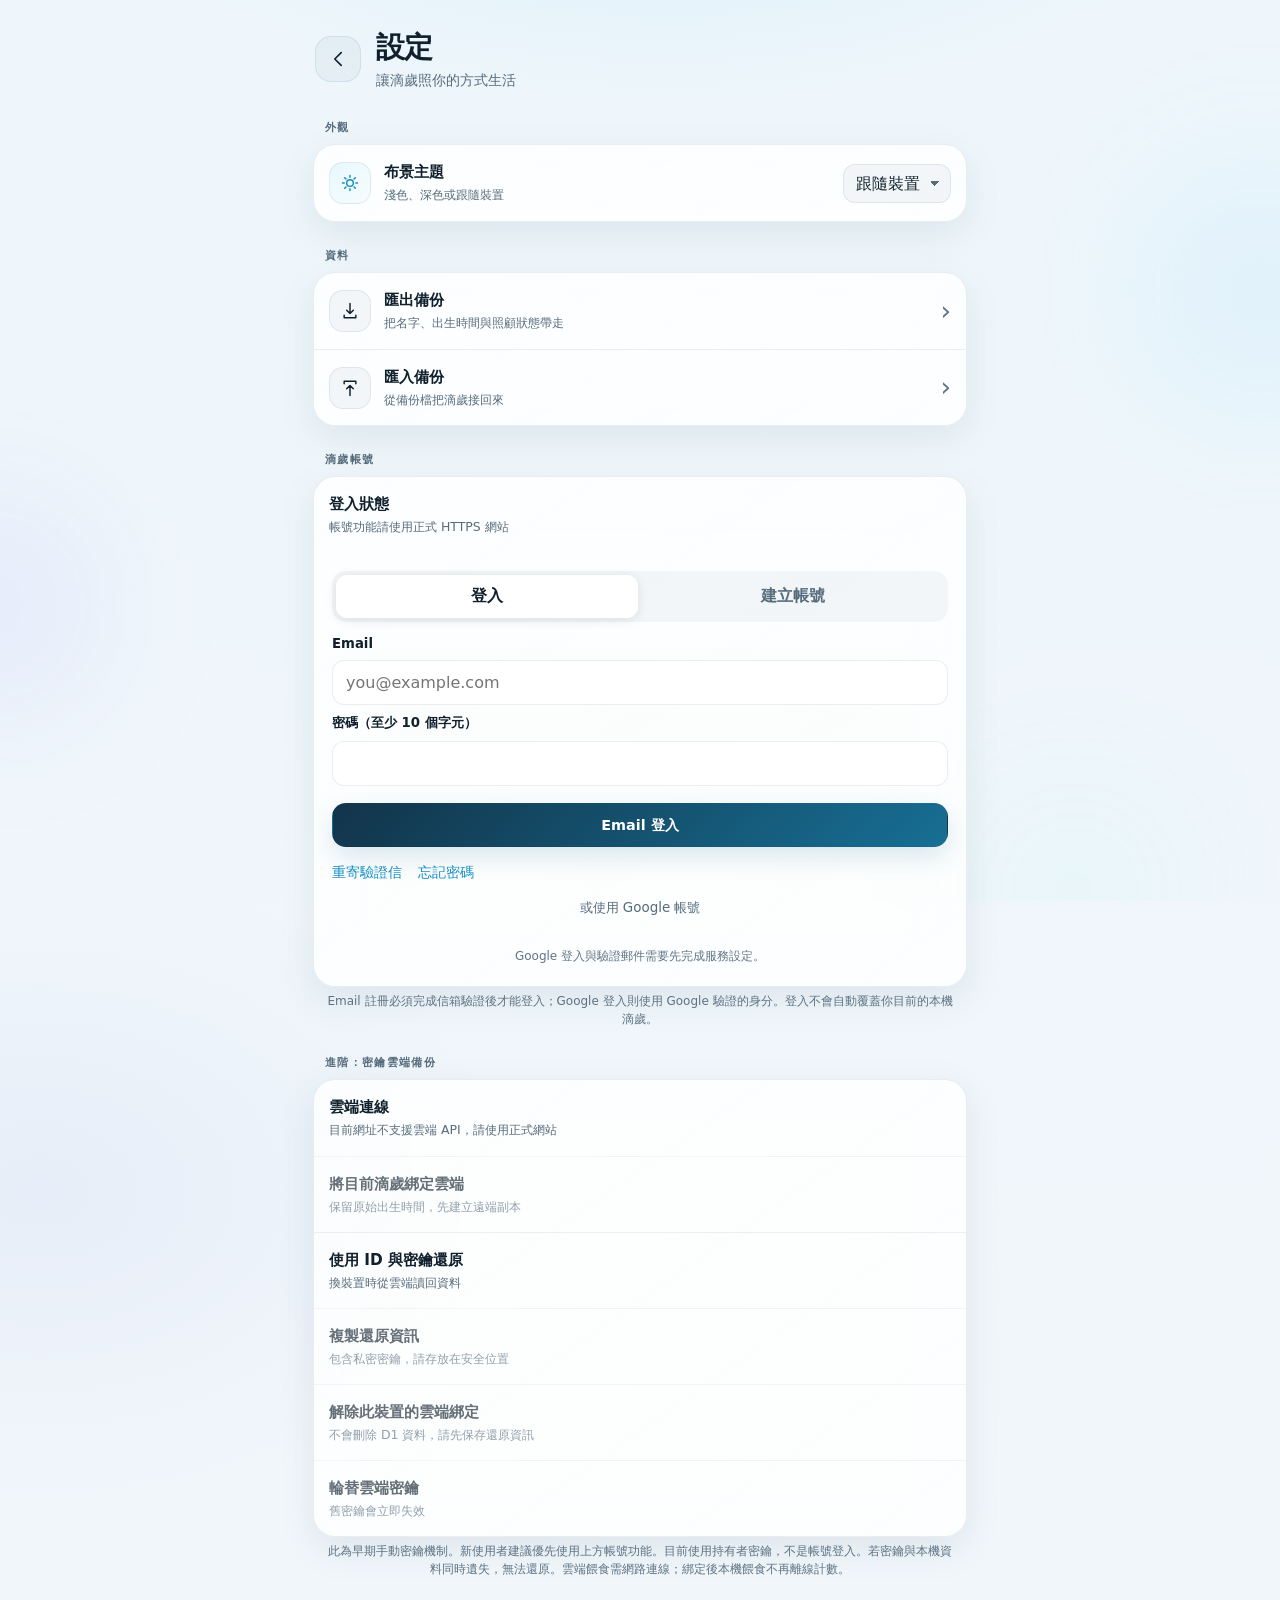
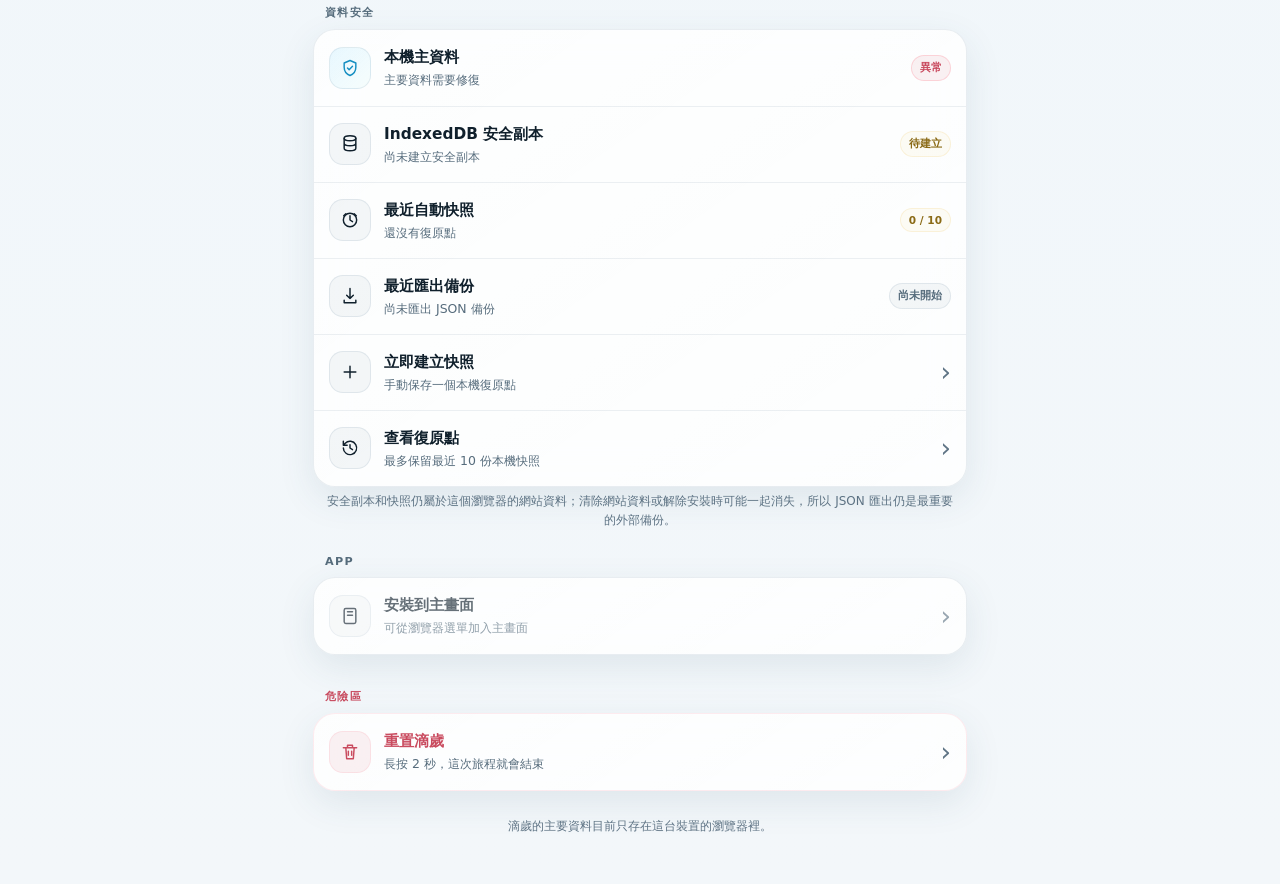
==== settings.html @ 31889e50 "fix: bump modified scripts to prevent stale PWA assets" ====
<!doctype html>
<html lang="zh-Hant">
<head>
  <meta charset="utf-8" />
  <meta name="viewport" content="width=device-width, initial-scale=1, viewport-fit=cover" />
  <meta id="themeColorMeta" name="theme-color" content="#071018" />
  <meta name="description" content="滴歲設定" />
  <meta name="apple-mobile-web-app-capable" content="yes" />
  <meta name="apple-mobile-web-app-status-bar-style" content="black-translucent" />
  <link rel="manifest" href="./manifest.webmanifest" />
  <link rel="icon" href="./icons/icon-192.webp?v=icon-v2" type="image/webp" />
  <link rel="apple-touch-icon" href="./icons/icon-192.webp?v=icon-v2" />
  <script>
    (() => {
      try {
        const preference = localStorage.getItem("dipai-theme") || "system";
        const resolved = preference === "system"
          ? (matchMedia("(prefers-color-scheme: light)").matches ? "light" : "dark")
          : preference;
        document.documentElement.dataset.theme = resolved;
      } catch {}
    })();
  </script>
  <link rel="stylesheet" href="./styles.css?v=storage-v1" />
  <link rel="stylesheet" href="./account.css?v=auth-v1" />
  <meta name="referrer" content="no-referrer" />
  <title>設定｜滴歲</title>
</head>
<body>
  <div class="ambient" aria-hidden="true"><span></span><span></span><span></span></div>

  <main class="app-shell settings-shell">
    <header class="settings-header">
      <a class="back-link" href="./" aria-label="返回滴歲首頁">
        <svg viewBox="0 0 24 24" aria-hidden="true"><path d="M15.5 5 8.5 12l7 7"/></svg>
      </a>
      <div>
        <div class="settings-title">設定</div>
        <div class="settings-subtitle">讓滴歲照你的方式生活</div>
      </div>
    </header>

    <section class="settings-section" aria-labelledby="appearanceTitle">
      <h2 id="appearanceTitle" class="settings-section-title">外觀</h2>
      <div class="settings-list">
        <div class="settings-row">
          <div class="settings-icon settings-icon-accent" aria-hidden="true">
            <svg viewBox="0 0 24 24"><path d="M12 3v2m0 14v2M3 12h2m14 0h2M5.64 5.64l1.42 1.42m9.88 9.88 1.42 1.42m0-12.72-1.42 1.42M7.06 16.94l-1.42 1.42"/><circle cx="12" cy="12" r="4"/></svg>
          </div>
          <div class="settings-copy">
            <strong>布景主題</strong>
            <span>淺色、深色或跟隨裝置</span>
          </div>
          <select id="themeSelect" class="settings-select" aria-label="布景主題">
            <option value="system">跟隨裝置</option>
            <option value="light">淺色</option>
            <option value="dark">深色</option>
          </select>
        </div>
      </div>
    </section>

    <section class="settings-section" aria-labelledby="dataTitle">
      <h2 id="dataTitle" class="settings-section-title">資料</h2>
      <div class="settings-list">
        <button id="exportBtn" type="button" class="settings-row settings-action">
          <span class="settings-icon" aria-hidden="true">
            <svg viewBox="0 0 24 24"><path d="M12 3v12m0 0 4-4m-4 4-4-4M5 17v3h14v-3"/></svg>
          </span>
          <span class="settings-copy">
            <strong>匯出備份</strong>
            <span>把名字、出生時間與照顧狀態帶走</span>
          </span>
          <span class="settings-chevron" aria-hidden="true">›</span>
        </button>

        <button id="importBtn" type="button" class="settings-row settings-action">
          <span class="settings-icon" aria-hidden="true">
            <svg viewBox="0 0 24 24"><path d="M12 21V9m0 0 4 4m-4-4-4 4M5 7V4h14v3"/></svg>
          </span>
          <span class="settings-copy">
            <strong>匯入備份</strong>
            <span>從備份檔把滴歲接回來</span>
          </span>
          <span class="settings-chevron" aria-hidden="true">›</span>
        </button>
        <input id="importFile" type="file" accept="application/json" hidden />
      </div>
    </section>

    <section class="settings-section" aria-labelledby="accountTitle">
      <h2 id="accountTitle" class="settings-section-title">滴歲帳號</h2>
      <div class="settings-list">
        <div class="settings-row">
          <span class="settings-copy">
            <strong>登入狀態</strong>
            <span id="accountStatus" role="status" aria-live="polite">正在確認帳號…</span>
          </span>
        </div>
        <div id="accountGuest" class="account-panel" hidden>
          <div class="account-switch" role="group" aria-label="選擇登入或註冊">
            <button type="button" id="accountLoginMode" class="account-tab is-active">登入</button>
            <button type="button" id="accountRegisterMode" class="account-tab">建立帳號</button>
          </div>
          <form id="accountForm" class="account-form">
            <label for="accountEmail">Email</label>
            <input id="accountEmail" type="email" autocomplete="email" inputmode="email" maxlength="254" required placeholder="you@example.com" />
            <label for="accountPassword">密碼（至少 10 個字元）</label>
            <input id="accountPassword" type="password" autocomplete="current-password" minlength="10" maxlength="128" required />
            <button id="accountSubmit" class="btn primary" type="submit">Email 登入</button>
          </form>
          <div class="account-inline-actions">
            <button type="button" id="accountResendBtn" class="account-text-button">重寄驗證信</button>
            <button type="button" id="accountForgotBtn" class="account-text-button">忘記密碼</button>
          </div>
          <p class="account-separator">或使用 Google 帳號</p>
          <div id="accountGoogleLogin" class="account-google"></div>
          <p id="accountProviderHint" class="settings-footnote">Google 登入與驗證郵件需要先完成服務設定。</p>
        </div>
        <div id="accountSignedIn" class="account-panel" hidden>
          <p id="accountUserInfo" class="account-user-info"></p>
          <div id="accountGoogleLinkWrap" hidden>
            <p class="settings-footnote">你可以把 Google 登入方式綁到同一帳號。</p>
            <div id="accountGoogleLink" class="account-google"></div>
          </div>
          <p id="accountPetInfo" class="settings-footnote">正在取得帳號的滴歲…</p>
          <button type="button" id="accountLoadPet" class="btn primary" hidden>從帳號取回滴歲</button>
          <button type="button" id="accountCreatePet" class="btn" hidden>建立新的帳號滴歲</button>
          <button type="button" id="accountClaimPet" class="btn" hidden>將密鑰寵物歸屬到帳號</button>
          <button type="button" id="accountLogout" class="btn">登出帳號</button>
        </div>
      </div>
      <p class="settings-footnote">Email 註冊必須完成信箱驗證後才能登入；Google 登入則使用 Google 驗證的身分。登入不會自動覆蓋你目前的本機滴歲。</p>
    </section>

    <section class="settings-section" aria-labelledby="cloudTitle">
      <h2 id="cloudTitle" class="settings-section-title">進階：密鑰雲端備份</h2>
      <div class="settings-list">
        <div class="settings-row">
          <span class="settings-copy">
            <strong>雲端連線</strong>
            <span id="cloudStatus" role="status">尚未綁定；既有寵物不會自動上傳</span>
          </span>
        </div>
        <button id="cloudBindBtn" type="button" class="settings-row settings-action"><span class="settings-copy"><strong>將目前滴歲綁定雲端</strong><span>保留原始出生時間，先建立遠端副本</span></span></button>
        <button id="cloudRestoreBtn" type="button" class="settings-row settings-action"><span class="settings-copy"><strong>使用 ID 與密鑰還原</strong><span>換裝置時從雲端讀回資料</span></span></button>
        <button id="cloudCopyBtn" type="button" class="settings-row settings-action"><span class="settings-copy"><strong>複製還原資訊</strong><span>包含私密密鑰，請存放在安全位置</span></span></button>
        <button id="cloudDisconnectBtn" type="button" class="settings-row settings-action"><span class="settings-copy"><strong>解除此裝置的雲端綁定</strong><span>不會刪除 D1 資料，請先保存還原資訊</span></span></button>
        <button id="cloudRotateBtn" type="button" class="settings-row settings-action"><span class="settings-copy"><strong>輪替雲端密鑰</strong><span>舊密鑰會立即失效</span></span></button>
      </div>
      <p class="settings-footnote">此為早期手動密鑰機制。新使用者建議優先使用上方帳號功能。目前使用持有者密鑰，不是帳號登入。若密鑰與本機資料同時遺失，無法還原。雲端餵食需網路連線；綁定後本機餵食不再離線計數。</p>
    </section>

    <section id="data-safety" class="settings-section" aria-labelledby="safetyTitle">
      <h2 id="safetyTitle" class="settings-section-title">資料安全</h2>
      <div class="settings-list safety-list">
        <div class="settings-row">
          <span class="settings-icon settings-icon-accent" aria-hidden="true">
            <svg viewBox="0 0 24 24"><path d="M12 3 5 6v5c0 4.6 2.8 8.2 7 10 4.2-1.8 7-5.4 7-10V6l-7-3Z"/><path d="m9 12 2 2 4-4"/></svg>
          </span>
          <span class="settings-copy">
            <strong>本機主資料</strong>
            <span id="primaryStorageStatus">檢查中…</span>
          </span>
          <span id="primaryStorageBadge" class="safety-badge">—</span>
        </div>
        <div class="settings-row">
          <span class="settings-icon" aria-hidden="true">
            <svg viewBox="0 0 24 24"><ellipse cx="12" cy="5" rx="7" ry="3"/><path d="M5 5v6c0 1.7 3.1 3 7 3s7-1.3 7-3V5M5 11v6c0 1.7 3.1 3 7 3s7-1.3 7-3v-6"/></svg>
          </span>
          <span class="settings-copy">
            <strong>IndexedDB 安全副本</strong>
            <span id="mirrorStorageStatus">建立本機冗餘副本</span>
          </span>
          <span id="mirrorStorageBadge" class="safety-badge">—</span>
        </div>
        <div class="settings-row">
          <span class="settings-icon" aria-hidden="true">
            <svg viewBox="0 0 24 24"><path d="M12 7v5l3 2"/><circle cx="12" cy="12" r="8"/><path d="M7 4.5 4.5 7M17 4.5 19.5 7"/></svg>
          </span>
          <span class="settings-copy">
            <strong>最近自動快照</strong>
            <span id="snapshotStatus">檢查中…</span>
          </span>
          <span id="snapshotCountBadge" class="safety-badge">—</span>
        </div>
        <div class="settings-row">
          <span class="settings-icon" aria-hidden="true">
            <svg viewBox="0 0 24 24"><path d="M12 3v12m0 0 4-4m-4 4-4-4M5 17v3h14v-3"/></svg>
          </span>
          <span class="settings-copy">
            <strong>最近匯出備份</strong>
            <span id="lastExportStatus">尚未匯出</span>
          </span>
          <span id="backupHealthBadge" class="safety-badge">—</span>
        </div>
        <button id="createSnapshotBtn" type="button" class="settings-row settings-action">
          <span class="settings-icon" aria-hidden="true">
            <svg viewBox="0 0 24 24"><path d="M12 5v14M5 12h14"/></svg>
          </span>
          <span class="settings-copy">
            <strong>立即建立快照</strong>
            <span>手動保存一個本機復原點</span>
          </span>
          <span class="settings-chevron" aria-hidden="true">›</span>
        </button>
        <button id="viewSnapshotsBtn" type="button" class="settings-row settings-action">
          <span class="settings-icon" aria-hidden="true">
            <svg viewBox="0 0 24 24"><path d="M4 12a8 8 0 1 0 2.3-5.7L4 8.6M4 4v4.6h4.6"/><path d="M12 8v4l3 2"/></svg>
          </span>
          <span class="settings-copy">
            <strong>查看復原點</strong>
            <span>最多保留最近 10 份本機快照</span>
          </span>
          <span class="settings-chevron" aria-hidden="true">›</span>
        </button>
      </div>
      <p class="settings-footnote">安全副本和快照仍屬於這個瀏覽器的網站資料；清除網站資料或解除安裝時可能一起消失，所以 JSON 匯出仍是最重要的外部備份。</p>
    </section>

    <section class="settings-section" aria-labelledby="appTitle">
      <h2 id="appTitle" class="settings-section-title">App</h2>
      <div class="settings-list">
        <button id="installBtn" type="button" class="settings-row settings-action" disabled>
          <span class="settings-icon" aria-hidden="true">
            <svg viewBox="0 0 24 24"><rect x="5" y="3" width="14" height="18" rx="2"/><path d="M9 7h6M9 11h6"/></svg>
          </span>
          <span class="settings-copy">
            <strong>安裝到主畫面</strong>
            <span id="installStatus">檢查安裝狀態中…</span>
          </span>
          <span class="settings-chevron" aria-hidden="true">›</span>
        </button>
      </div>
    </section>

    <section id="debugSection" class="settings-section" aria-labelledby="debugTitle" hidden>
      <h2 id="debugTitle" class="settings-section-title">測試工具</h2>
      <div class="settings-list">
        <div class="settings-row">
          <div class="settings-icon settings-icon-accent" aria-hidden="true">
            <svg viewBox="0 0 24 24"><path d="M9 3h6M10 3v5l-5 9a2.5 2.5 0 0 0 2.2 3.7h9.6A2.5 2.5 0 0 0 19 17l-5-9V3M8 14h8"/></svg>
          </div>
          <div class="settings-copy">
            <strong>模擬照顧時間</strong>
            <span id="debugCareStatus">尚未套用模擬</span>
          </div>
          <select id="debugCareSelect" class="settings-select" aria-label="模擬距離上次餵食多久">
            <option value="0">0h · 剛餵完</option>
            <option value="12">12h · 可餵食</option>
            <option value="24">24h · 有點餓</option>
            <option value="48">48h · 飢餓</option>
            <option value="72">72h · 虛弱</option>
            <option value="96">96h · 生病</option>
            <option value="144">144h · 危急</option>
            <option value="192">192h · 超過死亡門檻</option>
          </select>
        </div>

        <button id="applyCareDebugBtn" type="button" class="settings-row settings-action">
          <span class="settings-icon" aria-hidden="true">
            <svg viewBox="0 0 24 24"><path d="M5 12h14M12 5v14"/></svg>
          </span>
          <span class="settings-copy">
            <strong>套用模擬</strong>
            <span>只覆蓋照顧狀態判斷，不改真正的出生與餵食資料</span>
          </span>
          <span class="settings-chevron" aria-hidden="true">›</span>
        </button>

        <button id="clearCareDebugBtn" type="button" class="settings-row settings-action">
          <span class="settings-icon" aria-hidden="true">
            <svg viewBox="0 0 24 24"><path d="M4 12a8 8 0 1 0 2.3-5.7L4 8.6M4 4v4.6h4.6"/></svg>
          </span>
          <span class="settings-copy">
            <strong>恢復真實狀態</strong>
            <span>清除測試覆蓋，回到真正的 lastFedAt</span>
          </span>
          <span class="settings-chevron" aria-hidden="true">›</span>
        </button>

        <a id="debugHomeLink" class="settings-row settings-action" href="./?debug=1">
          <span class="settings-icon" aria-hidden="true">
            <svg viewBox="0 0 24 24"><path d="M3 11.5 12 4l9 7.5M5.5 10v10h13V10M9.5 20v-6h5v6"/></svg>
          </span>
          <span class="settings-copy">
            <strong>回首頁查看</strong>
            <span>保持測試模式，直接檢查角色、餵食與分享卡</span>
          </span>
          <span class="settings-chevron" aria-hidden="true">›</span>
        </a>
      </div>
      <p class="settings-footnote">測試模式只會在網址帶 <code>?debug=1</code> 或 localhost 時出現；模擬值本身不會寫進備份。</p>
    </section>

    <section class="settings-section danger-settings" aria-labelledby="dangerTitle">
      <h2 id="dangerTitle" class="settings-section-title">危險區</h2>
      <div class="settings-list danger-list">
        <button id="resetBtn" type="button" class="settings-row settings-action danger-row" aria-label="長按兩秒重置滴歲">
          <span class="settings-icon danger-icon" aria-hidden="true">
            <svg viewBox="0 0 24 24"><path d="M4 7h16M9 7V4h6v3m-8 0 1 13h8l1-13M10 11v5m4-5v5"/></svg>
          </span>
          <span class="settings-copy">
            <strong>重置滴歲</strong>
            <span>長按 2 秒，這次旅程就會結束</span>
          </span>
          <span class="settings-chevron" aria-hidden="true">›</span>
          <span id="holdProgress" class="row-progress" aria-hidden="true"><span></span></span>
        </button>
      </div>
    </section>

    <p class="settings-footnote">滴歲的主要資料目前只存在這台裝置的瀏覽器裡。</p>
  </main>

  <dialog id="snapshotDialog" class="recovery-dialog" aria-labelledby="snapshotDialogTitle">
    <div class="recovery-dialog-card">
      <header class="recovery-dialog-head">
        <div>
          <span class="dialog-kicker">本機復原</span>
          <h2 id="snapshotDialogTitle">復原點</h2>
        </div>
        <button id="snapshotDialogClose" class="recovery-dialog-close" type="button" aria-label="關閉復原點">×</button>
      </header>
      <div id="snapshotList" class="snapshot-list"></div>
      <p class="settings-footnote">還原前會再自動保留目前狀態，因此就算選錯也還有退路。</p>
    </div>
  </dialog>

  <dialog id="accountResetDialog" aria-labelledby="accountResetTitle">
    <form method="dialog" id="accountResetForm" class="dialog-card">
      <span class="dialog-kicker">帳號安全</span>
      <h2 id="accountResetTitle">重設滴歲密碼</h2>
      <label for="accountNewPassword">新密碼（至少 10 個字元）</label>
      <input id="accountNewPassword" type="password" autocomplete="new-password" minlength="10" maxlength="128" required />
      <div class="dialog-actions">
        <button id="accountResetCancel" class="btn" type="button">取消</button>
        <button id="accountResetSubmit" class="btn primary" type="submit">儲存新密碼</button>
      </div>
    </form>
  </dialog>

  <script src="./common.js?v=award-v1"></script>
  <script src="./storage.js?v=storage-v1"></script>
  <script src="./cloud.js?v=auth-v1"></script>
  <script src="./account.js?v=auth-v1"></script>
  <script src="./settings.js?v=auth-v1"></script>
  <script src="./account-ui.js?v=auth-v1"></script>
</body>
</html>
---- styles.css ----
:root{
  font-family:Inter,ui-sans-serif,system-ui,-apple-system,BlinkMacSystemFont,"Segoe UI","Noto Sans TC",sans-serif;
  --bg:#071018;--bg-top:#0a151f;--text:#f5fbff;--muted:#8ea3b5;--faint:#6f8799;
  --surface:rgba(13,27,39,.74);--surface-solid:#0e1b27;--stroke:rgba(190,233,255,.09);--stroke-strong:rgba(190,233,255,.18);
  --soft:rgba(255,255,255,.038);--soft-strong:rgba(255,255,255,.066);
  --accent:#6bdcff;--accent-2:#8bf1d7;--accent-3:#9ba8ff;
  --success:#86eab0;--success-bg:rgba(74,207,139,.09);
  --danger:#ff8f9d;--danger-bg:rgba(255,89,112,.09);--danger-line:#ff7084;
  --dialog:#0e1a25;--input:#09131c;--shadow:0 28px 80px rgba(0,0,0,.28);--shadow-soft:0 14px 42px rgba(0,0,0,.16);
  --separator:rgba(190,233,255,.075);color-scheme:dark
}
:root[data-theme="light"]{
  --bg:#f3f7fa;--bg-top:#eef6fb;--text:#10202c;--muted:#566c7c;--faint:#5f7485;
  --surface:rgba(255,255,255,.82);--surface-solid:#fff;--stroke:rgba(27,70,96,.09);--stroke-strong:rgba(27,70,96,.17);
  --soft:rgba(23,67,92,.038);--soft-strong:rgba(23,67,92,.065);
  --accent:#168fc2;--accent-2:#15896f;--accent-3:#6472df;
  --success:#258958;--success-bg:rgba(43,170,105,.08);
  --danger:#c94b5f;--danger-bg:rgba(201,75,95,.08);--danger-line:#d75b6e;
  --dialog:#fff;--input:#f4f8fa;--shadow:0 28px 72px rgba(52,87,109,.14);--shadow-soft:0 12px 36px rgba(52,87,109,.10);
  --separator:rgba(27,70,96,.08);color-scheme:light
}
*{box-sizing:border-box}
html{min-height:100%;background:var(--bg);scroll-behavior:smooth}
body{
  margin:0;min-height:100vh;color:var(--text);
  background:
    radial-gradient(1200px 680px at 50% -10%,rgba(82,190,255,.16),transparent 58%),
    radial-gradient(760px 520px at 8% 35%,rgba(103,119,255,.09),transparent 66%),
    linear-gradient(180deg,var(--bg-top),var(--bg));
  overflow-x:hidden;transition:background-color .25s ease,color .25s ease
}
:root[data-theme="light"] body{
  background:
    radial-gradient(1100px 620px at 52% -10%,rgba(74,184,230,.14),transparent 60%),
    radial-gradient(700px 480px at 3% 48%,rgba(112,125,226,.07),transparent 68%),
    linear-gradient(180deg,var(--bg-top),var(--bg))
}
button,input,select{font:inherit}
button,a,select{-webkit-tap-highlight-color:transparent}
button:focus-visible,a:focus-visible,select:focus-visible,input:focus-visible{outline:2px solid var(--accent);outline-offset:3px}

.ambient{position:fixed;inset:0;z-index:0;pointer-events:none;overflow:hidden}
.ambient span{position:absolute;border-radius:999px;filter:blur(82px);opacity:.15;animation:drift 18s ease-in-out infinite alternate}
.ambient span:nth-child(1){width:260px;height:260px;background:#46c9ff;right:-110px;top:18%}
.ambient span:nth-child(2){width:220px;height:220px;background:#7769ff;left:-120px;top:55%;animation-delay:-8s}
.ambient span:nth-child(3){width:180px;height:180px;background:#66f0c7;right:9%;bottom:-80px;animation-delay:-13s}
:root[data-theme="light"] .ambient span{opacity:.09}
@keyframes drift{to{transform:translate3d(24px,-18px,0) scale(1.06)}}

.app-shell{position:relative;z-index:1;width:min(940px,100%);margin:0 auto;padding:max(24px,env(safe-area-inset-top)) 18px max(34px,env(safe-area-inset-bottom))}
.topbar{display:flex;align-items:center;justify-content:space-between;gap:16px;margin-bottom:28px;padding:0 4px}
.brand-wrap{display:flex;align-items:center;gap:12px}
.brand-drop{width:22px;height:27px;display:block;background:linear-gradient(145deg,var(--accent),#4a9fff);border-radius:70% 40% 65% 45%;transform:rotate(42deg);box-shadow:0 8px 24px rgba(88,205,255,.22)}
.brand{font-size:1.08rem;font-weight:820;letter-spacing:.02em}
.brand-note{margin-top:2px;color:var(--muted);font-size:.74rem;letter-spacing:.02em}
.icon-link,.back-link{display:grid;place-items:center;color:var(--text);text-decoration:none;border:1px solid var(--stroke);background:var(--soft);backdrop-filter:blur(18px);-webkit-backdrop-filter:blur(18px);transition:transform .18s ease,border-color .18s ease,background .18s ease}
.icon-link{width:46px;height:46px;border-radius:16px}
.icon-link:hover,.back-link:hover{transform:translateY(-2px);background:var(--soft-strong);border-color:var(--stroke-strong)}
.icon-link:active,.back-link:active{transform:scale(.97)}
.icon-link svg{width:21px;height:21px;fill:none;stroke:currentColor;stroke-width:1.55;stroke-linecap:round;stroke-linejoin:round}

.surface{position:relative;border:1px solid var(--stroke);background:linear-gradient(145deg,rgba(255,255,255,.045),rgba(255,255,255,.012)),var(--surface);box-shadow:var(--shadow);backdrop-filter:blur(24px);-webkit-backdrop-filter:blur(24px)}
:root[data-theme="light"] .surface{background:linear-gradient(145deg,rgba(255,255,255,.55),rgba(255,255,255,.16)),var(--surface)}

.hero{overflow:hidden;border-radius:36px;padding:30px 32px 28px}
.hero::before{content:"";position:absolute;inset:0;background:linear-gradient(140deg,rgba(104,220,255,.08),transparent 34%,transparent 74%,rgba(134,240,212,.055));pointer-events:none}
.hero-head{position:relative;z-index:3;display:flex;align-items:flex-start;justify-content:space-between;gap:24px}
.hero h1{margin:0 0 10px;font-size:clamp(2rem,5vw,3.2rem);line-height:1.04;letter-spacing:-.055em;font-weight:820}
.status-pill{display:inline-flex;align-items:center;gap:8px;padding:7px 11px;border:1px solid var(--stroke);border-radius:999px;background:var(--soft);color:var(--muted);font-size:.78rem;font-weight:680}
.status-pill.running{border-color:rgba(134,234,176,.14);background:var(--success-bg);color:var(--success)}
.status-pill.running::before,.status-pill.stopped::before{content:"";width:7px;height:7px;border-radius:50%;background:currentColor}
.status-pill.running::before{box-shadow:0 0 0 0 rgba(134,234,176,.45);animation:pulse 2.2s ease-out infinite}
@keyframes pulse{60%,100%{box-shadow:0 0 0 8px transparent}}
.rank-orb{min-width:168px;padding:12px 14px;border:1px solid var(--stroke);border-radius:18px;background:var(--soft);text-align:right}
.rank-orb span{display:block;margin-bottom:4px;color:var(--muted);font-size:.72rem}
.rank-orb strong{font-size:.92rem;font-weight:730}

.time-stage{position:relative;display:grid;place-items:center;min-height:380px;margin:2px 0 10px;isolation:isolate}
.elapsed-wrap{position:relative;z-index:3;text-align:center}
.days-row{display:flex;align-items:baseline;justify-content:center;gap:12px;line-height:.86}
.days{font-size:clamp(7rem,21vw,13rem);font-weight:780;letter-spacing:-.085em;font-variant-numeric:tabular-nums;background:linear-gradient(180deg,#fff 8%,#d9f4ff 48%,#86dfff 100%);-webkit-background-clip:text;background-clip:text;color:transparent;text-shadow:0 24px 60px rgba(73,194,255,.12)}
:root[data-theme="light"] .days{background:linear-gradient(180deg,#102533 5%,#173b50 56%,#168fc2 100%);-webkit-background-clip:text;background-clip:text;color:transparent;text-shadow:none}
.unit{color:var(--muted);font-size:clamp(1rem,2.4vw,1.35rem);font-weight:650;letter-spacing:.08em}
.clock-row{margin-top:22px;color:var(--text);font-size:clamp(1.85rem,5.5vw,3.15rem);font-weight:560;letter-spacing:.1em;font-variant-numeric:tabular-nums}
.sep{padding:0 .05em;color:var(--faint)}
.ripple{position:absolute;left:50%;top:50%;border:1px solid rgba(102,216,255,.13);border-radius:50%;transform:translate(-50%,-50%);z-index:0}
:root[data-theme="light"] .ripple{border-color:rgba(35,146,190,.12)}
.ripple-one{width:360px;height:360px}.ripple-two{width:470px;height:470px;opacity:.62}.ripple-three{width:590px;height:590px;opacity:.34}
.drop-glyph{position:absolute;left:50%;top:50%;width:230px;height:265px;z-index:1;border-radius:62% 42% 66% 44%;transform:translate(-50%,-52%) rotate(43deg);background:linear-gradient(145deg,rgba(76,199,255,.12),rgba(75,119,255,.045));filter:drop-shadow(0 30px 60px rgba(54,180,255,.08));border:1px solid rgba(128,226,255,.06)}
:root[data-theme="light"] .drop-glyph{background:linear-gradient(145deg,rgba(54,166,211,.09),rgba(94,108,214,.035));border-color:rgba(45,135,173,.055)}

.hero-bottom{position:relative;z-index:3;display:flex;align-items:end;justify-content:space-between;gap:18px;padding-top:22px;border-top:1px solid var(--stroke)}
.meta{min-width:0}.meta .label{display:block;margin-bottom:6px;color:var(--muted);font-size:.72rem;letter-spacing:.03em}.meta strong{display:block;font-size:.92rem;font-weight:650;overflow-wrap:anywhere}
.actions{display:flex;gap:10px}
.btn{min-height:44px;border:1px solid var(--stroke-strong);border-radius:14px;padding:0 16px;color:var(--text);background:var(--soft);font:inherit;font-size:.9rem;font-weight:680;cursor:pointer;transition:transform .16s ease,background .16s ease,border-color .16s ease,box-shadow .16s ease}
.btn:hover{transform:translateY(-1px);background:var(--soft-strong);border-color:rgba(180,232,255,.26)}
.btn:active{transform:scale(.98)}
.btn.primary{background:linear-gradient(135deg,#d9f7ff,#9fe9ff);color:#06141e;border-color:transparent;box-shadow:0 10px 28px rgba(89,209,255,.2)}
:root[data-theme="light"] .btn.primary{background:linear-gradient(135deg,#12344a,#176f94);color:white;box-shadow:0 10px 26px rgba(33,111,145,.16)}
.btn[hidden]{display:none}

.milestones-card{margin-top:18px;border-radius:32px;padding:28px}
.milestone-head{display:flex;align-items:flex-end;justify-content:space-between;gap:18px}
.section-kicker{display:block;margin-bottom:7px;color:var(--accent);font-size:.68rem;font-weight:760;letter-spacing:.14em;text-transform:uppercase}
.milestone-head h2{margin:0;font-size:clamp(1.4rem,3vw,1.9rem);letter-spacing:-.035em}
.milestone-summary{margin:7px 0 0;color:var(--muted);font-size:.85rem;line-height:1.45}
.milestone-count{padding:8px 11px;border:1px solid var(--stroke);border-radius:999px;background:var(--soft);color:var(--muted);font-size:.78rem;font-weight:720;font-variant-numeric:tabular-nums}
.milestone-progress{height:7px;margin:20px 0 18px;border-radius:999px;background:var(--soft-strong);overflow:hidden}
.milestone-progress>span{display:block;width:0;height:100%;border-radius:inherit;background:linear-gradient(90deg,#5acfff,#76ebd0,#9ba8ff);box-shadow:0 0 22px rgba(95,218,255,.28);position:relative;transition:width .45s cubic-bezier(.22,.8,.22,1)}
.milestone-progress>span::after{content:"";position:absolute;inset:0;background:linear-gradient(90deg,transparent,rgba(255,255,255,.58),transparent);transform:translateX(-100%);animation:shimmer 3.6s ease-in-out infinite}
@keyframes shimmer{55%,100%{transform:translateX(120%)}}
.milestones{display:grid;grid-template-columns:repeat(2,minmax(0,1fr));gap:10px}
.milestone{display:flex;align-items:center;justify-content:space-between;gap:14px;min-height:76px;padding:12px 13px;border:1px solid var(--stroke);border-radius:18px;background:var(--soft);transition:transform .18s ease,border-color .18s ease,background .18s ease}
.milestone:hover{transform:translateY(-2px);border-color:var(--stroke-strong);background:var(--soft-strong)}
.milestone.done{background:linear-gradient(135deg,rgba(72,205,255,.065),rgba(108,235,200,.035));border-color:rgba(112,225,242,.12)}
.milestone .left{display:flex;align-items:center;gap:12px;min-width:0}
.badge{width:46px;height:46px;display:grid;place-items:center;flex:0 0 auto;border-radius:15px;background:var(--soft);filter:saturate(.36);opacity:.46;transition:opacity .22s ease,filter .22s ease,transform .22s ease,box-shadow .22s ease}
.badge svg{display:block;width:46px;height:46px}
.milestone.done .badge{opacity:1;filter:none;box-shadow:0 10px 28px rgba(61,184,255,.1)}
.milestone.just-unlocked .badge{animation:unlockPop .68s cubic-bezier(.22,1.45,.36,1)}
@keyframes unlockPop{0%{transform:scale(.78) rotate(-7deg)}55%{transform:scale(1.12) rotate(3deg)}100%{transform:scale(1) rotate(0)}}
.milestone-copy{min-width:0}.milestone-copy strong{display:block;font-size:.9rem;font-weight:700}.milestone-copy small,.milestone-status{color:var(--muted);font-size:.73rem}.milestone-copy small{display:block;margin-top:3px}.milestone-status{flex:0 0 auto;text-align:right}.milestone.done .milestone-status{color:var(--accent-2);font-weight:700}

footer{display:flex;align-items:center;justify-content:center;gap:9px;padding:24px 8px 4px;color:var(--faint);font-size:.75rem}
.footer-dot{font-size:.45rem;color:var(--accent);opacity:.8}

dialog{width:min(92vw,430px);border:0;padding:0;background:transparent;color:var(--text)}
dialog::backdrop{background:rgba(1,8,13,.68);backdrop-filter:blur(8px);-webkit-backdrop-filter:blur(8px)}
.dialog-card{background:linear-gradient(145deg,rgba(255,255,255,.05),transparent),var(--dialog);border:1px solid var(--stroke-strong);border-radius:26px;padding:24px;box-shadow:0 30px 90px rgba(0,0,0,.42)}
.dialog-kicker{margin-bottom:8px;color:var(--accent);font-size:.7rem;font-weight:760;letter-spacing:.1em}
.dialog-card h2{margin:0 0 18px;font-size:1.35rem;letter-spacing:-.025em}
.dialog-card label{display:grid;gap:8px;color:var(--muted);font-size:.8rem}
.dialog-card input{width:100%;border:1px solid var(--stroke);background:var(--input);color:var(--text);border-radius:14px;padding:13px 14px}
.dialog-card input:focus{border-color:var(--accent)}
.dialog-actions{display:flex;justify-content:flex-end;gap:10px;margin-top:18px}

.settings-shell{width:min(690px,100%);padding-bottom:max(48px,env(safe-area-inset-bottom))}
.settings-header{display:flex;align-items:center;gap:15px;padding:4px 2px 30px}
.back-link{width:46px;height:46px;border-radius:16px;flex:0 0 auto}
.back-link svg{width:22px;height:22px;fill:none;stroke:currentColor;stroke-width:1.8;stroke-linecap:round;stroke-linejoin:round}
.settings-title{font-size:1.8rem;font-weight:820;letter-spacing:-.045em}
.settings-subtitle{margin-top:4px;color:var(--muted);font-size:.86rem}
.settings-section{margin-bottom:26px}
.settings-section-title{margin:0 0 9px 12px;color:var(--muted);font-size:.7rem;font-weight:780;letter-spacing:.12em;text-transform:uppercase}
.settings-list{overflow:hidden;background:linear-gradient(145deg,rgba(255,255,255,.04),rgba(255,255,255,.01)),var(--surface);border:1px solid var(--stroke);border-radius:22px;box-shadow:var(--shadow-soft);backdrop-filter:blur(22px);-webkit-backdrop-filter:blur(22px)}
.settings-row{position:relative;display:flex;align-items:center;gap:13px;min-height:76px;width:100%;padding:13px 15px;background:transparent;color:var(--text);border:0;text-align:left}
.settings-row+.settings-row{border-top:1px solid var(--separator)}
.settings-action{cursor:pointer;transition:background .15s ease,transform .15s ease}
.settings-action:hover:not(:disabled){background:var(--soft)}
.settings-action:active:not(:disabled){background:var(--soft-strong)}
.settings-action:disabled{cursor:default;opacity:.64}
.settings-icon{width:42px;height:42px;display:grid;place-items:center;flex:0 0 auto;border:1px solid var(--stroke);border-radius:14px;background:var(--soft);color:var(--text)}
.settings-icon-accent{background:linear-gradient(135deg,rgba(91,207,255,.13),rgba(139,241,215,.06));color:var(--accent)}
.settings-icon svg{width:20px;height:20px;fill:none;stroke:currentColor;stroke-width:1.75;stroke-linecap:round;stroke-linejoin:round}
.settings-copy{display:flex;flex:1;min-width:0;flex-direction:column;gap:3px}.settings-copy strong{font-size:.96rem;font-weight:700}.settings-copy span{color:var(--muted);font-size:.78rem;line-height:1.4}
.settings-chevron{flex:0 0 auto;color:var(--faint);font-size:1.65rem;line-height:1;font-weight:300}
.settings-select{appearance:none;max-width:132px;padding:9px 30px 9px 12px;border:1px solid var(--stroke);border-radius:12px;background-color:var(--soft);background-image:linear-gradient(45deg,transparent 50%,var(--muted) 50%),linear-gradient(135deg,var(--muted) 50%,transparent 50%);background-position:calc(100% - 15px) 50%,calc(100% - 10px) 50%;background-size:5px 5px,5px 5px;background-repeat:no-repeat;color:var(--text);outline:none;cursor:pointer}
.settings-select:focus{border-color:var(--accent)}
.danger-settings{margin-top:34px}.danger-settings .settings-section-title{color:var(--danger)}.danger-list{border-color:rgba(255,112,132,.13)}.danger-row{color:var(--danger)}.danger-icon{background:var(--danger-bg);color:var(--danger);border-color:rgba(255,112,132,.12)}.danger-row .settings-copy span{color:var(--muted)}.danger-row.holding{background:var(--danger-bg)}
.row-progress{position:absolute;left:0;right:0;bottom:0;height:3px;background:transparent;overflow:hidden}.row-progress>span{display:block;height:100%;width:0;background:linear-gradient(90deg,var(--danger-line),#ffb0ba);box-shadow:0 0 15px rgba(255,112,132,.3);transition:width .04s linear}
.settings-footnote{margin:5px 14px 0;color:var(--faint);font-size:.75rem;line-height:1.55;text-align:center}

@media(max-width:700px){
  .app-shell{padding-left:12px;padding-right:12px}
  .topbar{margin-bottom:18px}.brand-note{display:none}
  .hero{padding:22px 18px 18px;border-radius:28px}.hero-head{gap:12px}.hero h1{font-size:2rem}
  .rank-orb{min-width:0;padding:10px 11px;border-radius:15px}.rank-orb span{font-size:.66rem}.rank-orb strong{font-size:.82rem}
  .time-stage{min-height:330px;margin:0}.days{font-size:clamp(6.6rem,34vw,10rem)}.clock-row{font-size:clamp(1.75rem,9vw,2.55rem);margin-top:18px}
  .ripple-one{width:270px;height:270px}.ripple-two{width:350px;height:350px}.ripple-three{width:430px;height:430px}.drop-glyph{width:175px;height:200px}
  .hero-bottom{align-items:center;padding-top:16px}
  .milestones-card{padding:20px 16px;border-radius:26px}.milestones{grid-template-columns:1fr}.milestone{min-height:70px}.milestone-head{align-items:flex-start}.milestone-head p{max-width:250px}
  .settings-header{padding:2px 2px 24px}.settings-title{font-size:1.55rem}.settings-row{min-height:72px;padding:12px}.settings-icon{width:39px;height:39px}.settings-select{max-width:118px;font-size:.86rem}
}
@media(max-width:390px){
  .rank-orb{display:none}.days{font-size:7rem}.hero-bottom{flex-direction:column;align-items:stretch}.actions .btn{width:100%}.milestone-status{max-width:86px}
}
@media(prefers-reduced-motion:reduce){
  html{scroll-behavior:auto}
  *,*::before,*::after{animation-duration:.001ms!important;animation-iteration-count:1!important;transition-duration:.001ms!important}
}


/* Storage safety */
.backup-reminder[hidden]{display:none!important}
.backup-reminder{display:grid;grid-template-columns:46px minmax(0,1fr) auto 34px;align-items:center;gap:13px;margin:16px 0;padding:14px 16px;border-radius:22px}
.backup-reminder-icon{width:44px;height:44px;display:grid;place-items:center;border:1px solid var(--stroke);border-radius:15px;background:var(--soft);color:var(--accent)}
.backup-reminder-icon svg{width:22px;height:22px;fill:none;stroke:currentColor;stroke-width:1.7;stroke-linecap:round;stroke-linejoin:round}
.backup-reminder-copy{min-width:0;display:grid;gap:3px}.backup-reminder-copy strong{font-size:.84rem}.backup-reminder-copy small{color:var(--muted);font-size:.72rem;line-height:1.4}
.backup-reminder-action{padding:9px 12px;border:1px solid var(--stroke-strong);border-radius:12px;background:var(--soft);color:var(--text);font-size:.72rem;font-weight:760;text-decoration:none;white-space:nowrap}
.backup-reminder-dismiss{width:32px;height:32px;border:0;border-radius:10px;background:transparent;color:var(--muted);font-size:1.25rem;cursor:pointer}.backup-reminder-dismiss:hover{background:var(--soft);color:var(--text)}
.safety-badge{flex:0 0 auto;padding:5px 8px;border:1px solid var(--stroke);border-radius:999px;background:var(--soft);color:var(--muted);font-size:.66rem;font-weight:760}
.safety-badge.good{border-color:rgba(134,234,176,.2);background:var(--success-bg);color:var(--success)}
.safety-badge.warn{border-color:rgba(242,210,122,.24);background:rgba(242,210,122,.08);color:#e0bd5f}
.safety-badge.bad{border-color:rgba(255,112,132,.24);background:var(--danger-bg);color:var(--danger)}
:root[data-theme="light"] .safety-badge.warn{color:#8a6a16}
.recovery-dialog{width:min(560px,calc(100vw - 28px));padding:0;border:0;background:transparent;color:var(--text)}
.recovery-dialog::backdrop{background:rgba(2,8,12,.66);backdrop-filter:blur(8px)}
.recovery-dialog-card{border:1px solid var(--stroke-strong);border-radius:28px;background:var(--surface-solid);box-shadow:0 30px 100px rgba(0,0,0,.5);padding:20px}
.recovery-dialog-head{display:flex;align-items:flex-start;justify-content:space-between;gap:16px;margin-bottom:14px}.recovery-dialog-head h2{margin:5px 0 0;font-size:1.45rem}
.recovery-dialog-close{width:36px;height:36px;border:0;border-radius:12px;background:var(--soft);color:var(--muted);font-size:1.35rem;cursor:pointer}.recovery-dialog-close:hover{background:var(--soft-strong);color:var(--text)}
.snapshot-list{display:grid;gap:9px;max-height:min(58vh,520px);overflow:auto}
.snapshot-empty{padding:26px 14px;text-align:center;color:var(--muted);font-size:.8rem}
.snapshot-item{display:grid;grid-template-columns:minmax(0,1fr) auto;align-items:center;gap:12px;padding:12px 13px;border:1px solid var(--stroke);border-radius:17px;background:var(--soft)}
.snapshot-copy{min-width:0;display:grid;gap:3px}.snapshot-copy strong{font-size:.82rem}.snapshot-copy span{color:var(--muted);font-size:.7rem}.snapshot-copy small{color:var(--faint);font-size:.65rem}
.snapshot-restore{padding:8px 10px;border:1px solid var(--stroke-strong);border-radius:11px;background:var(--soft);color:var(--text);font-size:.7rem;font-weight:760;cursor:pointer}
.snapshot-restore:hover{background:var(--soft-strong)}
@media(max-width:560px){.backup-reminder{grid-template-columns:42px minmax(0,1fr) 30px}.backup-reminder-action{grid-column:2/3;width:max-content}.backup-reminder-dismiss{grid-column:3;grid-row:1}.safety-list .settings-row{gap:10px}.safety-badge{font-size:.61rem;padding:4px 7px}}
---- account.css ----
/* Account controls share the existing surface palette without changing the base settings layout. */
.account-panel { display: grid; gap: 14px; padding: 18px; min-width: 0; }
.account-panel[hidden], .account-panel [hidden] { display: none !important; }
.account-switch { display: grid; grid-template-columns: 1fr 1fr; gap: 5px; padding: 4px; border-radius: 14px; background: var(--soft); }
.account-tab { appearance: none; border: 0; background: transparent; border-radius: 11px; color: var(--muted); font: inherit; font-weight: 700; padding: 11px 8px; cursor: pointer; }
.account-tab.is-active { background: var(--surface-solid); color: var(--text); box-shadow: 0 2px 12px rgba(0,0,0,.1); }
.account-form { display: grid; gap: 9px; }
.account-form label, #accountResetForm label { font-size: .83rem; font-weight: 700; color: var(--text); }
.account-form input, #accountNewPassword { box-sizing: border-box; min-width: 0; width: 100%; color: var(--text); background: var(--surface-solid); border: 1px solid var(--stroke); border-radius: 12px; padding: 12px 13px; font: inherit; }
.account-form input:focus-visible, #accountNewPassword:focus-visible { outline: 2px solid var(--accent); outline-offset: 2px; }
.account-form .btn { margin-top: 8px; width: 100%; }
.account-inline-actions { display: flex; gap: 16px; flex-wrap: wrap; }
.account-text-button { appearance: none; border: 0; background: none; color: var(--accent); padding: 3px 0; font: inherit; font-size: .85rem; cursor: pointer; }
.account-text-button:disabled { opacity: .45; cursor: not-allowed; }
.account-separator { margin: 0; text-align: center; color: var(--muted); font-size: .84rem; }
.account-google { display: flex; align-items: center; justify-content: center; min-height: 40px; overflow: hidden; }
.account-google:empty { min-height: 0; }
.account-user-info { margin: 0; overflow-wrap: anywhere; font-weight: 700; }
.account-panel .settings-footnote { margin: 2px 0; }
.account-panel > .btn { width: 100%; }
@media (max-width: 380px) { .account-panel { padding: 12px; } .account-inline-actions { gap: 12px; } }
@media (prefers-reduced-motion: reduce) { .account-tab { transition: none; } }
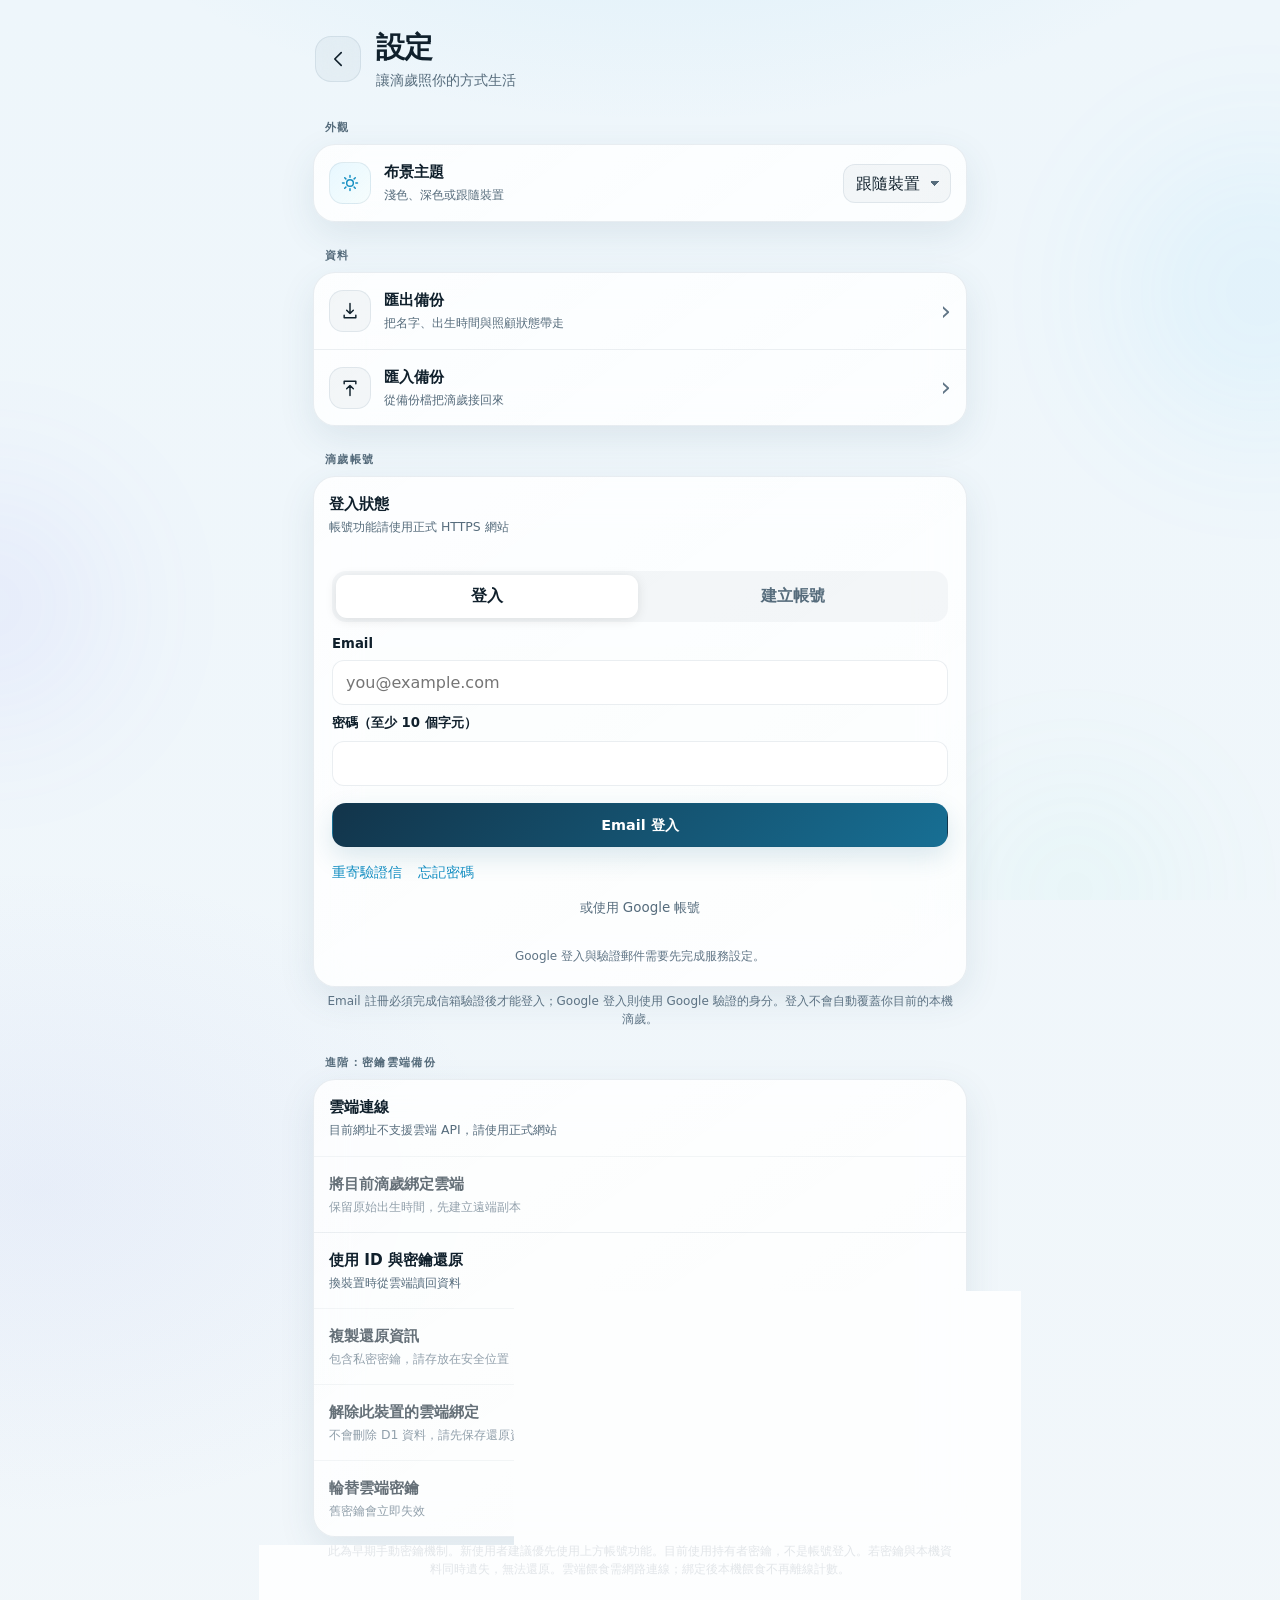
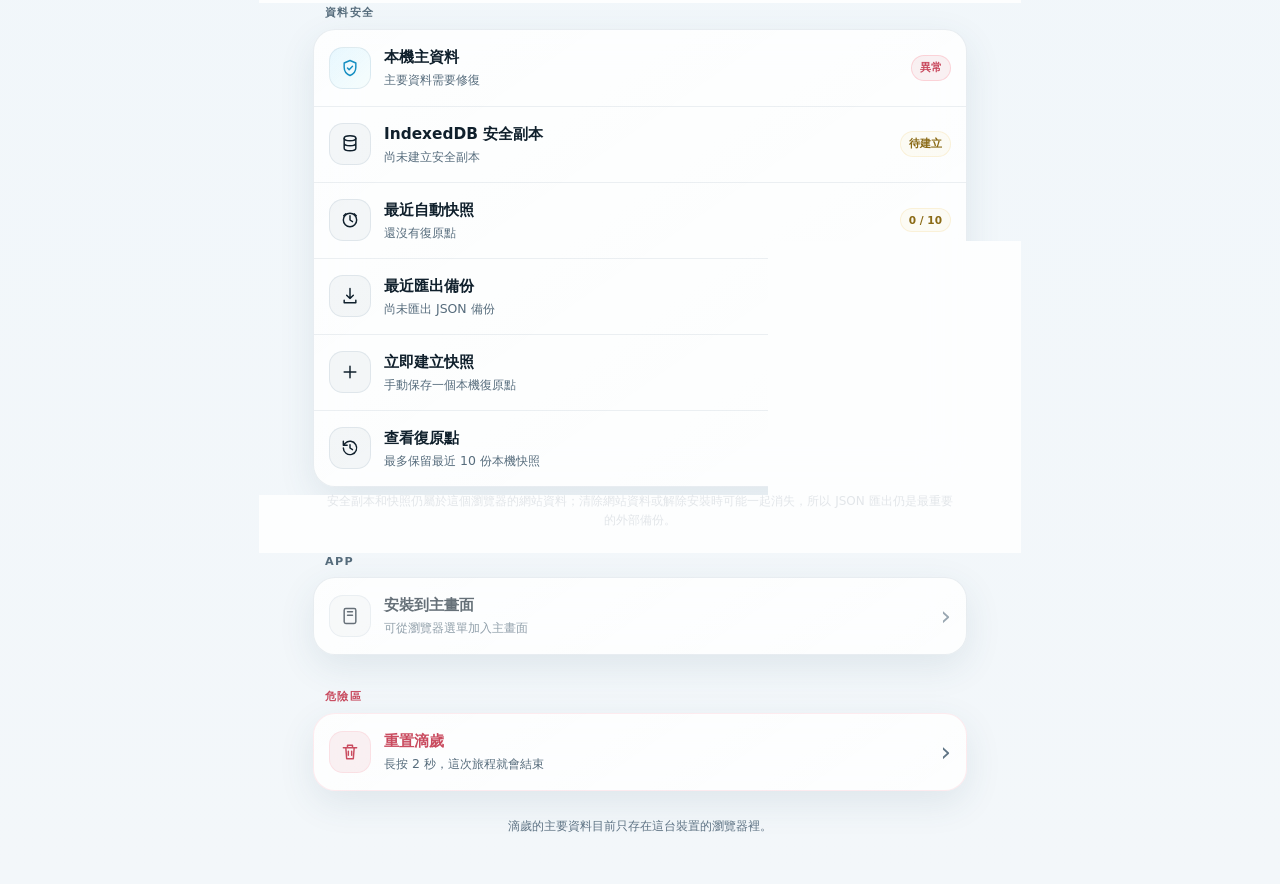
==== commit a039f2e4: "chore: refresh account settings and service worker cache for auth hotfix" ====
--- a/settings.html
+++ b/settings.html
@@ -345,6 +345,6 @@
   <script src="./cloud.js?v=auth-v1"></script>
   <script src="./account.js?v=auth-v1"></script>
   <script src="./settings.js?v=auth-v1"></script>
-  <script src="./account-ui.js?v=auth-v1"></script>
+  <script src="./account-ui.js?v=auth-v3"></script>
 </body>
 </html>
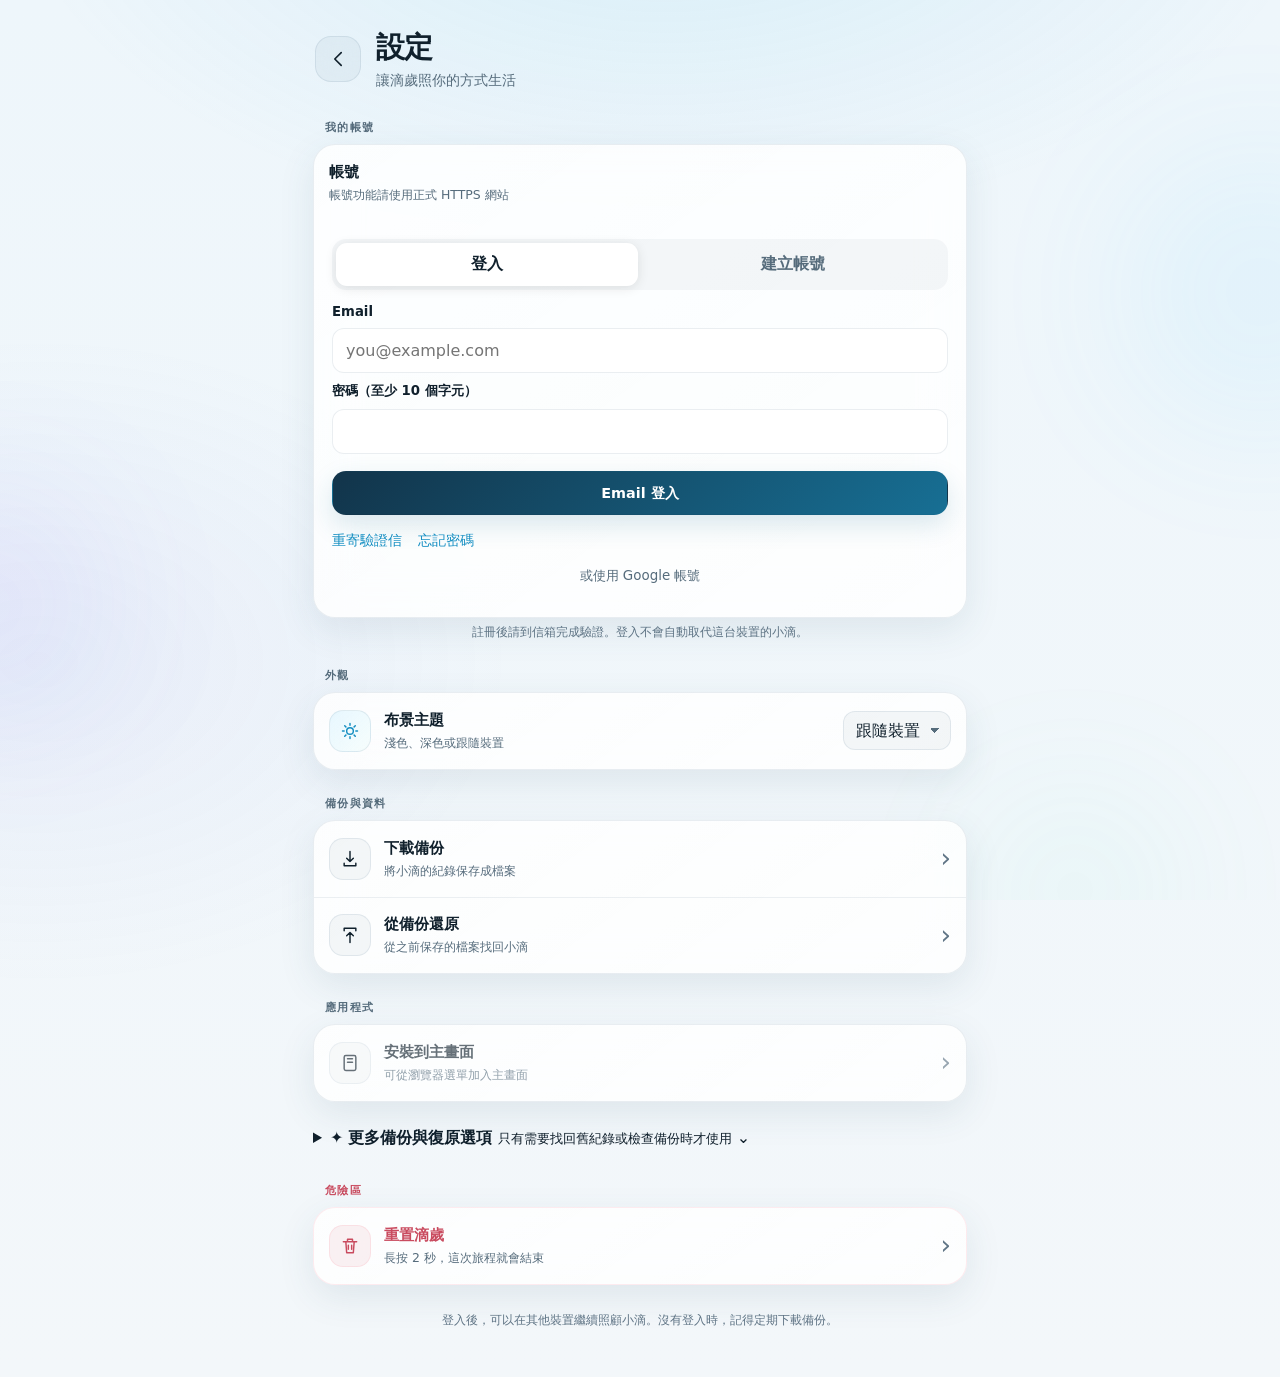
==== commit 99a08372: "ux: simplify settings language, prioritize account and tuck away advanced backup controls" ====
--- a/settings.html
+++ b/settings.html
@@ -21,7 +21,7 @@
       } catch {}
     })();
   </script>
-  <link rel="stylesheet" href="./styles.css?v=storage-v1" />
+  <link rel="stylesheet" href="./styles.css?v=settings-v2" />
   <link rel="stylesheet" href="./account.css?v=auth-v1" />
   <meta name="referrer" content="no-referrer" />
   <title>設定｜滴歲</title>
@@ -40,60 +40,12 @@
       </div>
     </header>
 
-    <section class="settings-section" aria-labelledby="appearanceTitle">
-      <h2 id="appearanceTitle" class="settings-section-title">外觀</h2>
-      <div class="settings-list">
-        <div class="settings-row">
-          <div class="settings-icon settings-icon-accent" aria-hidden="true">
-            <svg viewBox="0 0 24 24"><path d="M12 3v2m0 14v2M3 12h2m14 0h2M5.64 5.64l1.42 1.42m9.88 9.88 1.42 1.42m0-12.72-1.42 1.42M7.06 16.94l-1.42 1.42"/><circle cx="12" cy="12" r="4"/></svg>
-          </div>
-          <div class="settings-copy">
-            <strong>布景主題</strong>
-            <span>淺色、深色或跟隨裝置</span>
-          </div>
-          <select id="themeSelect" class="settings-select" aria-label="布景主題">
-            <option value="system">跟隨裝置</option>
-            <option value="light">淺色</option>
-            <option value="dark">深色</option>
-          </select>
-        </div>
-      </div>
-    </section>
-
-    <section class="settings-section" aria-labelledby="dataTitle">
-      <h2 id="dataTitle" class="settings-section-title">資料</h2>
-      <div class="settings-list">
-        <button id="exportBtn" type="button" class="settings-row settings-action">
-          <span class="settings-icon" aria-hidden="true">
-            <svg viewBox="0 0 24 24"><path d="M12 3v12m0 0 4-4m-4 4-4-4M5 17v3h14v-3"/></svg>
-          </span>
-          <span class="settings-copy">
-            <strong>匯出備份</strong>
-            <span>把名字、出生時間與照顧狀態帶走</span>
-          </span>
-          <span class="settings-chevron" aria-hidden="true">›</span>
-        </button>
-
-        <button id="importBtn" type="button" class="settings-row settings-action">
-          <span class="settings-icon" aria-hidden="true">
-            <svg viewBox="0 0 24 24"><path d="M12 21V9m0 0 4 4m-4-4-4 4M5 7V4h14v3"/></svg>
-          </span>
-          <span class="settings-copy">
-            <strong>匯入備份</strong>
-            <span>從備份檔把滴歲接回來</span>
-          </span>
-          <span class="settings-chevron" aria-hidden="true">›</span>
-        </button>
-        <input id="importFile" type="file" accept="application/json" hidden />
-      </div>
-    </section>
-
     <section class="settings-section" aria-labelledby="accountTitle">
-      <h2 id="accountTitle" class="settings-section-title">滴歲帳號</h2>
-      <div class="settings-list">
-        <div class="settings-row">
-          <span class="settings-copy">
-            <strong>登入狀態</strong>
+      <h2 id="accountTitle" class="settings-section-title">我的帳號</h2>
+      <div class="settings-list">
+        <div class="settings-row">
+          <span class="settings-copy">
+            <strong>帳號</strong>
             <span id="accountStatus" role="status" aria-live="polite">正在確認帳號…</span>
           </span>
         </div>
@@ -115,7 +67,7 @@
           </div>
           <p class="account-separator">或使用 Google 帳號</p>
           <div id="accountGoogleLogin" class="account-google"></div>
-          <p id="accountProviderHint" class="settings-footnote">Google 登入與驗證郵件需要先完成服務設定。</p>
+          <p id="accountProviderHint" class="settings-footnote" role="status" hidden></p>
         </div>
         <div id="accountSignedIn" class="account-panel" hidden>
           <p id="accountUserInfo" class="account-user-info"></p>
@@ -124,42 +76,98 @@
             <div id="accountGoogleLink" class="account-google"></div>
           </div>
           <p id="accountPetInfo" class="settings-footnote">正在取得帳號的滴歲…</p>
-          <button type="button" id="accountLoadPet" class="btn primary" hidden>從帳號取回滴歲</button>
-          <button type="button" id="accountCreatePet" class="btn" hidden>建立新的帳號滴歲</button>
-          <button type="button" id="accountClaimPet" class="btn" hidden>將密鑰寵物歸屬到帳號</button>
+          <button type="button" id="accountLoadPet" class="btn primary" hidden>在這台裝置繼續照顧</button>
+          <button type="button" id="accountCreatePet" class="btn" hidden>養一隻新的小滴</button>
+          <button type="button" id="accountClaimPet" class="btn" hidden>把以前的小滴帶過來</button>
           <button type="button" id="accountLogout" class="btn">登出帳號</button>
         </div>
       </div>
-      <p class="settings-footnote">Email 註冊必須完成信箱驗證後才能登入；Google 登入則使用 Google 驗證的身分。登入不會自動覆蓋你目前的本機滴歲。</p>
-    </section>
-
-    <section class="settings-section" aria-labelledby="cloudTitle">
-      <h2 id="cloudTitle" class="settings-section-title">進階：密鑰雲端備份</h2>
-      <div class="settings-list">
-        <div class="settings-row">
-          <span class="settings-copy">
-            <strong>雲端連線</strong>
-            <span id="cloudStatus" role="status">尚未綁定；既有寵物不會自動上傳</span>
-          </span>
-        </div>
-        <button id="cloudBindBtn" type="button" class="settings-row settings-action"><span class="settings-copy"><strong>將目前滴歲綁定雲端</strong><span>保留原始出生時間，先建立遠端副本</span></span></button>
-        <button id="cloudRestoreBtn" type="button" class="settings-row settings-action"><span class="settings-copy"><strong>使用 ID 與密鑰還原</strong><span>換裝置時從雲端讀回資料</span></span></button>
-        <button id="cloudCopyBtn" type="button" class="settings-row settings-action"><span class="settings-copy"><strong>複製還原資訊</strong><span>包含私密密鑰，請存放在安全位置</span></span></button>
-        <button id="cloudDisconnectBtn" type="button" class="settings-row settings-action"><span class="settings-copy"><strong>解除此裝置的雲端綁定</strong><span>不會刪除 D1 資料，請先保存還原資訊</span></span></button>
-        <button id="cloudRotateBtn" type="button" class="settings-row settings-action"><span class="settings-copy"><strong>輪替雲端密鑰</strong><span>舊密鑰會立即失效</span></span></button>
-      </div>
-      <p class="settings-footnote">此為早期手動密鑰機制。新使用者建議優先使用上方帳號功能。目前使用持有者密鑰，不是帳號登入。若密鑰與本機資料同時遺失，無法還原。雲端餵食需網路連線；綁定後本機餵食不再離線計數。</p>
-    </section>
-
+      <p class="settings-footnote">註冊後請到信箱完成驗證。登入不會自動取代這台裝置的小滴。</p>
+    </section>
+
+    <section class="settings-section" aria-labelledby="appearanceTitle">
+      <h2 id="appearanceTitle" class="settings-section-title">外觀</h2>
+      <div class="settings-list">
+        <div class="settings-row">
+          <div class="settings-icon settings-icon-accent" aria-hidden="true">
+            <svg viewBox="0 0 24 24"><path d="M12 3v2m0 14v2M3 12h2m14 0h2M5.64 5.64l1.42 1.42m9.88 9.88 1.42 1.42m0-12.72-1.42 1.42M7.06 16.94l-1.42 1.42"/><circle cx="12" cy="12" r="4"/></svg>
+          </div>
+          <div class="settings-copy">
+            <strong>布景主題</strong>
+            <span>淺色、深色或跟隨裝置</span>
+          </div>
+          <select id="themeSelect" class="settings-select" aria-label="布景主題">
+            <option value="system">跟隨裝置</option>
+            <option value="light">淺色</option>
+            <option value="dark">深色</option>
+          </select>
+        </div>
+      </div>
+    </section>
+
+    <section class="settings-section" aria-labelledby="dataTitle">
+      <h2 id="dataTitle" class="settings-section-title">備份與資料</h2>
+      <div class="settings-list">
+        <button id="exportBtn" type="button" class="settings-row settings-action">
+          <span class="settings-icon" aria-hidden="true">
+            <svg viewBox="0 0 24 24"><path d="M12 3v12m0 0 4-4m-4 4-4-4M5 17v3h14v-3"/></svg>
+          </span>
+          <span class="settings-copy">
+            <strong>下載備份</strong>
+            <span>將小滴的紀錄保存成檔案</span>
+          </span>
+          <span class="settings-chevron" aria-hidden="true">›</span>
+        </button>
+
+        <button id="importBtn" type="button" class="settings-row settings-action">
+          <span class="settings-icon" aria-hidden="true">
+            <svg viewBox="0 0 24 24"><path d="M12 21V9m0 0 4 4m-4-4-4 4M5 7V4h14v3"/></svg>
+          </span>
+          <span class="settings-copy">
+            <strong>從備份還原</strong>
+            <span>從之前保存的檔案找回小滴</span>
+          </span>
+          <span class="settings-chevron" aria-hidden="true">›</span>
+        </button>
+        <input id="importFile" type="file" accept="application/json" hidden />
+      </div>
+    </section>
+
+    <section class="settings-section" aria-labelledby="appTitle">
+      <h2 id="appTitle" class="settings-section-title">應用程式</h2>
+      <div class="settings-list">
+        <button id="installBtn" type="button" class="settings-row settings-action" disabled>
+          <span class="settings-icon" aria-hidden="true">
+            <svg viewBox="0 0 24 24"><rect x="5" y="3" width="14" height="18" rx="2"/><path d="M9 7h6M9 11h6"/></svg>
+          </span>
+          <span class="settings-copy">
+            <strong>安裝到主畫面</strong>
+            <span id="installStatus">檢查安裝狀態中…</span>
+          </span>
+          <span class="settings-chevron" aria-hidden="true">›</span>
+        </button>
+      </div>
+    </section>
+
+    <details id="advancedSettings" class="settings-advanced">
+      <summary class="settings-advanced-toggle">
+        <span class="settings-advanced-icon" aria-hidden="true">✦</span>
+        <span class="settings-advanced-copy">
+          <strong>更多備份與復原選項</strong>
+          <small>只有需要找回舊紀錄或檢查備份時才使用</small>
+        </span>
+        <span class="settings-advanced-chevron" aria-hidden="true">⌄</span>
+      </summary>
+      <div class="settings-advanced-content">
     <section id="data-safety" class="settings-section" aria-labelledby="safetyTitle">
-      <h2 id="safetyTitle" class="settings-section-title">資料安全</h2>
+      <h2 id="safetyTitle" class="settings-section-title">備份狀態與復原</h2>
       <div class="settings-list safety-list">
         <div class="settings-row">
           <span class="settings-icon settings-icon-accent" aria-hidden="true">
             <svg viewBox="0 0 24 24"><path d="M12 3 5 6v5c0 4.6 2.8 8.2 7 10 4.2-1.8 7-5.4 7-10V6l-7-3Z"/><path d="m9 12 2 2 4-4"/></svg>
           </span>
           <span class="settings-copy">
-            <strong>本機主資料</strong>
+            <strong>裝置上的紀錄</strong>
             <span id="primaryStorageStatus">檢查中…</span>
           </span>
           <span id="primaryStorageBadge" class="safety-badge">—</span>
@@ -169,8 +177,8 @@
             <svg viewBox="0 0 24 24"><ellipse cx="12" cy="5" rx="7" ry="3"/><path d="M5 5v6c0 1.7 3.1 3 7 3s7-1.3 7-3V5M5 11v6c0 1.7 3.1 3 7 3s7-1.3 7-3v-6"/></svg>
           </span>
           <span class="settings-copy">
-            <strong>IndexedDB 安全副本</strong>
-            <span id="mirrorStorageStatus">建立本機冗餘副本</span>
+            <strong>備用紀錄</strong>
+            <span id="mirrorStorageStatus">自動保留另一份紀錄</span>
           </span>
           <span id="mirrorStorageBadge" class="safety-badge">—</span>
         </div>
@@ -179,7 +187,7 @@
             <svg viewBox="0 0 24 24"><path d="M12 7v5l3 2"/><circle cx="12" cy="12" r="8"/><path d="M7 4.5 4.5 7M17 4.5 19.5 7"/></svg>
           </span>
           <span class="settings-copy">
-            <strong>最近自動快照</strong>
+            <strong>最近的復原點</strong>
             <span id="snapshotStatus">檢查中…</span>
           </span>
           <span id="snapshotCountBadge" class="safety-badge">—</span>
@@ -189,7 +197,7 @@
             <svg viewBox="0 0 24 24"><path d="M12 3v12m0 0 4-4m-4 4-4-4M5 17v3h14v-3"/></svg>
           </span>
           <span class="settings-copy">
-            <strong>最近匯出備份</strong>
+            <strong>上次下載備份</strong>
             <span id="lastExportStatus">尚未匯出</span>
           </span>
           <span id="backupHealthBadge" class="safety-badge">—</span>
@@ -199,8 +207,8 @@
             <svg viewBox="0 0 24 24"><path d="M12 5v14M5 12h14"/></svg>
           </span>
           <span class="settings-copy">
-            <strong>立即建立快照</strong>
-            <span>手動保存一個本機復原點</span>
+            <strong>建立復原點</strong>
+            <span>保存目前狀態，方便之後還原</span>
           </span>
           <span class="settings-chevron" aria-hidden="true">›</span>
         </button>
@@ -209,30 +217,35 @@
             <svg viewBox="0 0 24 24"><path d="M4 12a8 8 0 1 0 2.3-5.7L4 8.6M4 4v4.6h4.6"/><path d="M12 8v4l3 2"/></svg>
           </span>
           <span class="settings-copy">
-            <strong>查看復原點</strong>
-            <span>最多保留最近 10 份本機快照</span>
-          </span>
-          <span class="settings-chevron" aria-hidden="true">›</span>
-        </button>
-      </div>
-      <p class="settings-footnote">安全副本和快照仍屬於這個瀏覽器的網站資料；清除網站資料或解除安裝時可能一起消失，所以 JSON 匯出仍是最重要的外部備份。</p>
-    </section>
-
-    <section class="settings-section" aria-labelledby="appTitle">
-      <h2 id="appTitle" class="settings-section-title">App</h2>
-      <div class="settings-list">
-        <button id="installBtn" type="button" class="settings-row settings-action" disabled>
-          <span class="settings-icon" aria-hidden="true">
-            <svg viewBox="0 0 24 24"><rect x="5" y="3" width="14" height="18" rx="2"/><path d="M9 7h6M9 11h6"/></svg>
-          </span>
-          <span class="settings-copy">
-            <strong>安裝到主畫面</strong>
-            <span id="installStatus">檢查安裝狀態中…</span>
-          </span>
-          <span class="settings-chevron" aria-hidden="true">›</span>
-        </button>
-      </div>
-    </section>
+            <strong>找回之前的紀錄</strong>
+            <span>查看最近保留的 10 份紀錄</span>
+          </span>
+          <span class="settings-chevron" aria-hidden="true">›</span>
+        </button>
+      </div>
+      <p class="settings-footnote">這些復原點只存放在這台裝置。若要在重裝手機後保留紀錄，請另外下載備份檔。</p>
+    </section>
+
+    <section class="settings-section" aria-labelledby="cloudTitle">
+      <h2 id="cloudTitle" class="settings-section-title">舊版雲端備份</h2>
+      <div class="settings-list">
+        <div class="settings-row">
+          <span class="settings-copy">
+            <strong>備份狀態</strong>
+            <span id="cloudStatus" role="status">尚未綁定；既有寵物不會自動上傳</span>
+          </span>
+        </div>
+        <button id="cloudBindBtn" type="button" class="settings-row settings-action"><span class="settings-copy"><strong>備份這台裝置的小滴</strong><span>保留牠目前的陪伴紀錄</span></span></button>
+        <button id="cloudRestoreBtn" type="button" class="settings-row settings-action"><span class="settings-copy"><strong>使用還原碼找回小滴</strong><span>適用於先前使用舊版備份的紀錄</span></span></button>
+        <button id="cloudCopyBtn" type="button" class="settings-row settings-action"><span class="settings-copy"><strong>複製舊版還原資訊</strong><span>請保存到只有自己看得到的地方</span></span></button>
+        <button id="cloudDisconnectBtn" type="button" class="settings-row settings-action"><span class="settings-copy"><strong>停止在這台裝置使用舊版備份</strong><span>不會刪除之前保存的紀錄</span></span></button>
+        <button id="cloudRotateBtn" type="button" class="settings-row settings-action"><span class="settings-copy"><strong>更新舊版還原碼</strong><span>更新後原本的還原碼就不能使用</span></span></button>
+      </div>
+      <p class="settings-footnote">這是早期版本的備份方式。已經有帳號的小滴不需要使用；如果以前保存過還原碼，可以在這裡找回。請小心保管還原資訊。</p>
+    </section>
+
+      </div>
+    </details>
 
     <section id="debugSection" class="settings-section" aria-labelledby="debugTitle" hidden>
       <h2 id="debugTitle" class="settings-section-title">測試工具</h2>
@@ -274,7 +287,7 @@
           </span>
           <span class="settings-copy">
             <strong>恢復真實狀態</strong>
-            <span>清除測試覆蓋，回到真正的 lastFedAt</span>
+            <span>關閉模擬並恢復真實餵食時間</span>
           </span>
           <span class="settings-chevron" aria-hidden="true">›</span>
         </button>
@@ -310,7 +323,7 @@
       </div>
     </section>
 
-    <p class="settings-footnote">滴歲的主要資料目前只存在這台裝置的瀏覽器裡。</p>
+    <p id="settingsFooterNote" class="settings-footnote">登入後，可以在其他裝置繼續照顧小滴。沒有登入時，記得定期下載備份。</p>
   </main>
 
   <dialog id="snapshotDialog" class="recovery-dialog" aria-labelledby="snapshotDialogTitle">
@@ -318,12 +331,12 @@
       <header class="recovery-dialog-head">
         <div>
           <span class="dialog-kicker">本機復原</span>
-          <h2 id="snapshotDialogTitle">復原點</h2>
+          <h2 id="snapshotDialogTitle">找回之前的小滴</h2>
         </div>
         <button id="snapshotDialogClose" class="recovery-dialog-close" type="button" aria-label="關閉復原點">×</button>
       </header>
       <div id="snapshotList" class="snapshot-list"></div>
-      <p class="settings-footnote">還原前會再自動保留目前狀態，因此就算選錯也還有退路。</p>
+      <p class="settings-footnote">還原前會先保存目前的紀錄，方便需要時找回。</p>
     </div>
   </dialog>
 
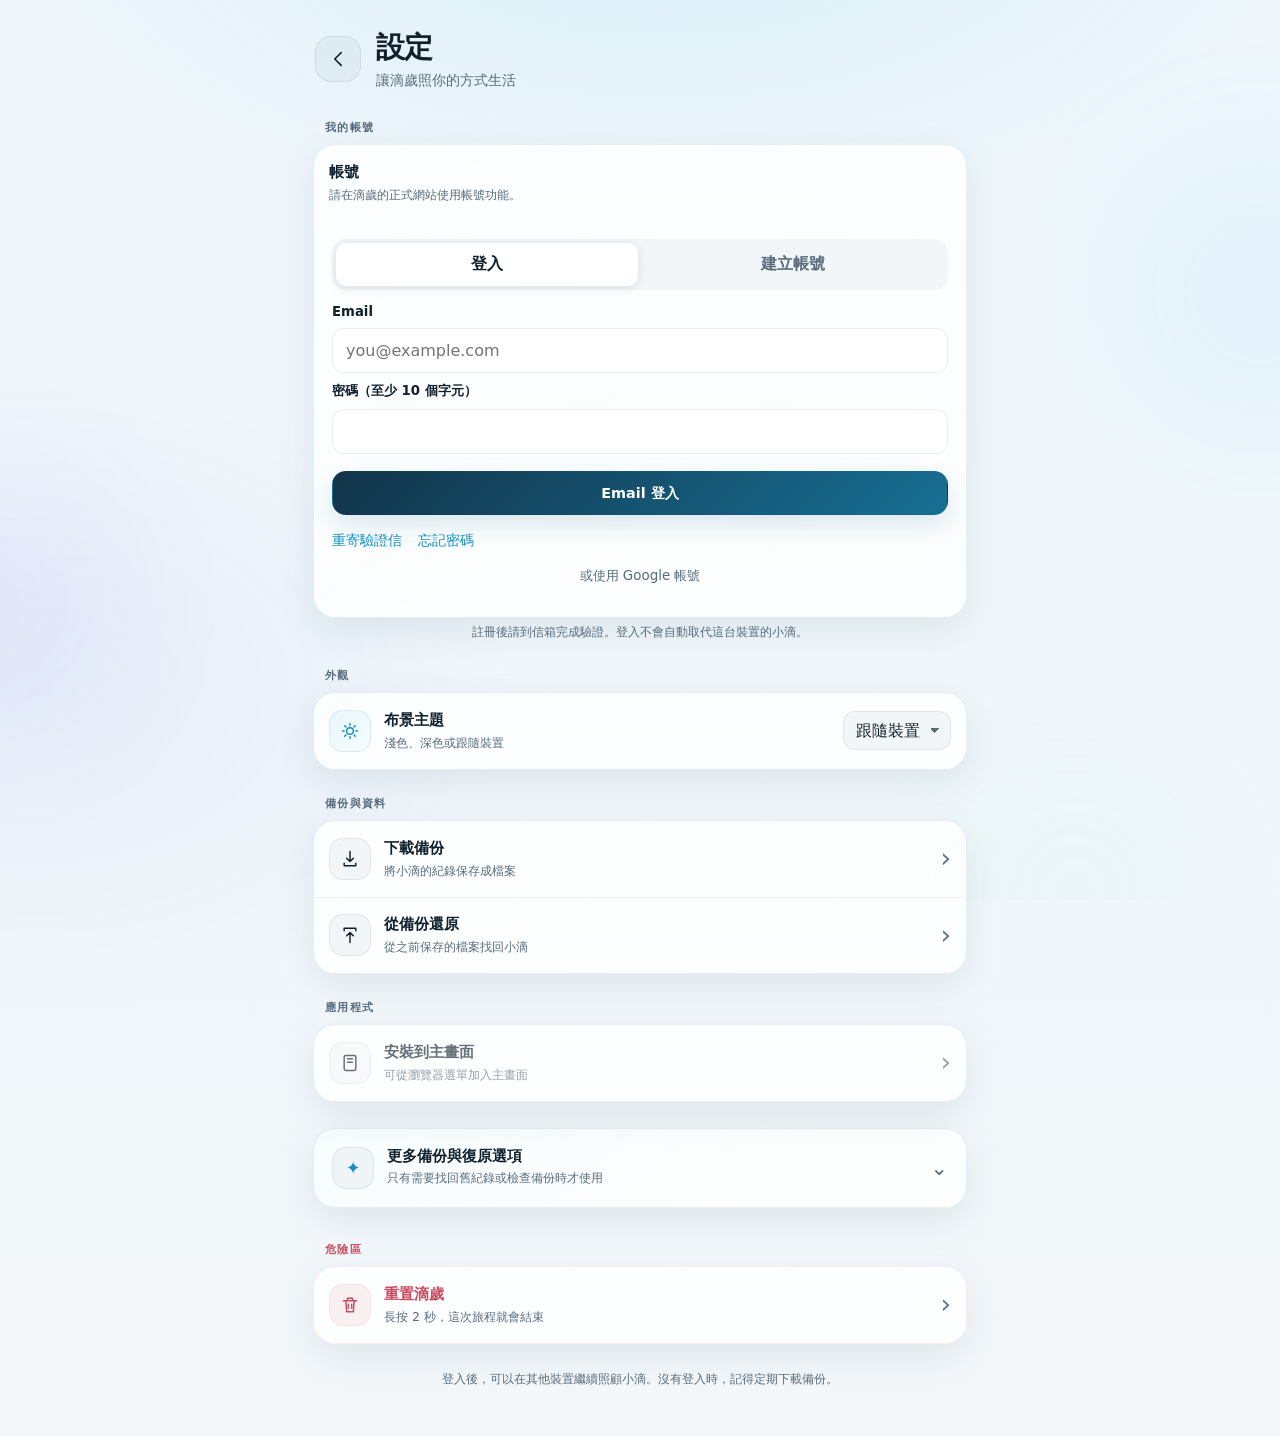
==== commit b51a0f6e: "chore: version updated UI assets and rebuild offline PWA cache" ====
--- a/settings.html
+++ b/settings.html
@@ -21,7 +21,7 @@
       } catch {}
     })();
   </script>
-  <link rel="stylesheet" href="./styles.css?v=settings-v2" />
+  <link rel="stylesheet" href="./styles.css?v=ui-v2" />
   <link rel="stylesheet" href="./account.css?v=auth-v1" />
   <meta name="referrer" content="no-referrer" />
   <title>設定｜滴歲</title>
@@ -357,7 +357,7 @@
   <script src="./storage.js?v=storage-v1"></script>
   <script src="./cloud.js?v=auth-v1"></script>
   <script src="./account.js?v=auth-v1"></script>
-  <script src="./settings.js?v=auth-v1"></script>
-  <script src="./account-ui.js?v=auth-v3"></script>
+  <script src="./settings.js?v=ui-v2"></script>
+  <script src="./account-ui.js?v=ui-v2"></script>
 </body>
 </html>
--- a/styles.css
+++ b/styles.css
@@ -105,10 +105,11 @@
 .milestone-head h2{margin:0;font-size:clamp(1.4rem,3vw,1.9rem);letter-spacing:-.035em}
 .milestone-summary{margin:7px 0 0;color:var(--muted);font-size:.85rem;line-height:1.45}
 .milestone-count{padding:8px 11px;border:1px solid var(--stroke);border-radius:999px;background:var(--soft);color:var(--muted);font-size:.78rem;font-weight:720;font-variant-numeric:tabular-nums}
-.milestone-progress{height:7px;margin:20px 0 18px;border-radius:999px;background:var(--soft-strong);overflow:hidden}
-.milestone-progress>span{display:block;width:0;height:100%;border-radius:inherit;background:linear-gradient(90deg,#5acfff,#76ebd0,#9ba8ff);box-shadow:0 0 22px rgba(95,218,255,.28);position:relative;transition:width .45s cubic-bezier(.22,.8,.22,1)}
-.milestone-progress>span::after{content:"";position:absolute;inset:0;background:linear-gradient(90deg,transparent,rgba(255,255,255,.58),transparent);transform:translateX(-100%);animation:shimmer 3.6s ease-in-out infinite}
-@keyframes shimmer{55%,100%{transform:translateX(120%)}}
+/* The fill represents the whole journey, so unlocking a milestone never
+   animates backwards from 100% to zero. No perpetual shimmer on tiny fills. */
+.milestone-progress{height:7px;margin:20px 0 18px;border-radius:999px;background:var(--soft-strong);overflow:hidden;isolation:isolate}
+.milestone-progress>span{display:block;width:0;height:100%;border-radius:inherit;background:linear-gradient(90deg,#5acfff,#76ebd0,#9ba8ff);box-shadow:0 0 18px rgba(95,218,255,.24);transition:width .65s cubic-bezier(.22,.8,.22,1);will-change:width}
+@media(prefers-reduced-motion:reduce){.milestone-progress>span{transition:none;will-change:auto}}
 .milestones{display:grid;grid-template-columns:repeat(2,minmax(0,1fr));gap:10px}
 .milestone{display:flex;align-items:center;justify-content:space-between;gap:14px;min-height:76px;padding:12px 13px;border:1px solid var(--stroke);border-radius:18px;background:var(--soft);transition:transform .18s ease,border-color .18s ease,background .18s ease}
 .milestone:hover{transform:translateY(-2px);border-color:var(--stroke-strong);background:var(--soft-strong)}
@@ -158,7 +159,28 @@
 .settings-select:focus{border-color:var(--accent)}
 .danger-settings{margin-top:34px}.danger-settings .settings-section-title{color:var(--danger)}.danger-list{border-color:rgba(255,112,132,.13)}.danger-row{color:var(--danger)}.danger-icon{background:var(--danger-bg);color:var(--danger);border-color:rgba(255,112,132,.12)}.danger-row .settings-copy span{color:var(--muted)}.danger-row.holding{background:var(--danger-bg)}
 .row-progress{position:absolute;left:0;right:0;bottom:0;height:3px;background:transparent;overflow:hidden}.row-progress>span{display:block;height:100%;width:0;background:linear-gradient(90deg,var(--danger-line),#ffb0ba);box-shadow:0 0 15px rgba(255,112,132,.3);transition:width .04s linear}
-.settings-footnote{margin:5px 14px 0;color:var(--faint);font-size:.75rem;line-height:1.55;text-align:center}
+.settings-footnote{margin:5px 14px 0;color:var(--muted);font-size:.75rem;line-height:1.55;text-align:center}
+/* Friendly everyday settings; diagnostics and old restore flows remain available
+   behind a native disclosure instead of crowding the account experience. */
+.settings-advanced{margin:6px 0 25px;border:1px solid var(--stroke);border-radius:22px;background:linear-gradient(140deg,rgba(91,207,255,.035),transparent 72%),var(--surface);overflow:hidden;box-shadow:var(--shadow-soft)}
+.settings-advanced-toggle{display:flex;align-items:center;gap:13px;min-height:78px;padding:15px 18px;list-style:none;cursor:pointer;user-select:none}
+.settings-advanced-toggle::-webkit-details-marker{display:none}
+.settings-advanced-toggle:hover{background:var(--soft)}
+.settings-advanced-toggle:focus-visible{outline:2px solid var(--accent);outline-offset:-3px;border-radius:18px}
+.settings-advanced-icon{display:grid;place-items:center;flex:0 0 42px;width:42px;height:42px;border-radius:14px;background:var(--soft);border:1px solid var(--stroke);color:var(--accent);font-size:1.1rem}
+.settings-advanced-copy{min-width:0;display:flex;flex:1;flex-direction:column;gap:4px}
+.settings-advanced-copy strong{color:var(--text);font-size:.93rem;font-weight:740}
+.settings-advanced-copy small{color:var(--muted);font-size:.75rem;line-height:1.45}
+.settings-advanced-chevron{color:var(--muted);font-size:1.3rem;transition:transform .2s ease}
+.settings-advanced[open] .settings-advanced-chevron{transform:rotate(180deg)}
+.settings-advanced-content{padding:0 14px 4px;border-top:1px solid var(--separator)}
+.settings-advanced-content>.settings-section{margin-top:22px;margin-bottom:22px}
+.settings-advanced-content>.settings-section:first-child{margin-top:20px}
+.settings-advanced-content .settings-section-title{margin-left:8px}
+.settings-advanced-content .settings-list{box-shadow:none;background:var(--soft)}
+@media(max-width:480px){.settings-advanced-toggle{padding:13px}.settings-advanced-content{padding:0 9px 4px}}
+@media(prefers-reduced-motion:reduce){.settings-advanced-chevron{transition:none}}
+
 
 @media(max-width:700px){
   .app-shell{padding-left:12px;padding-right:12px}
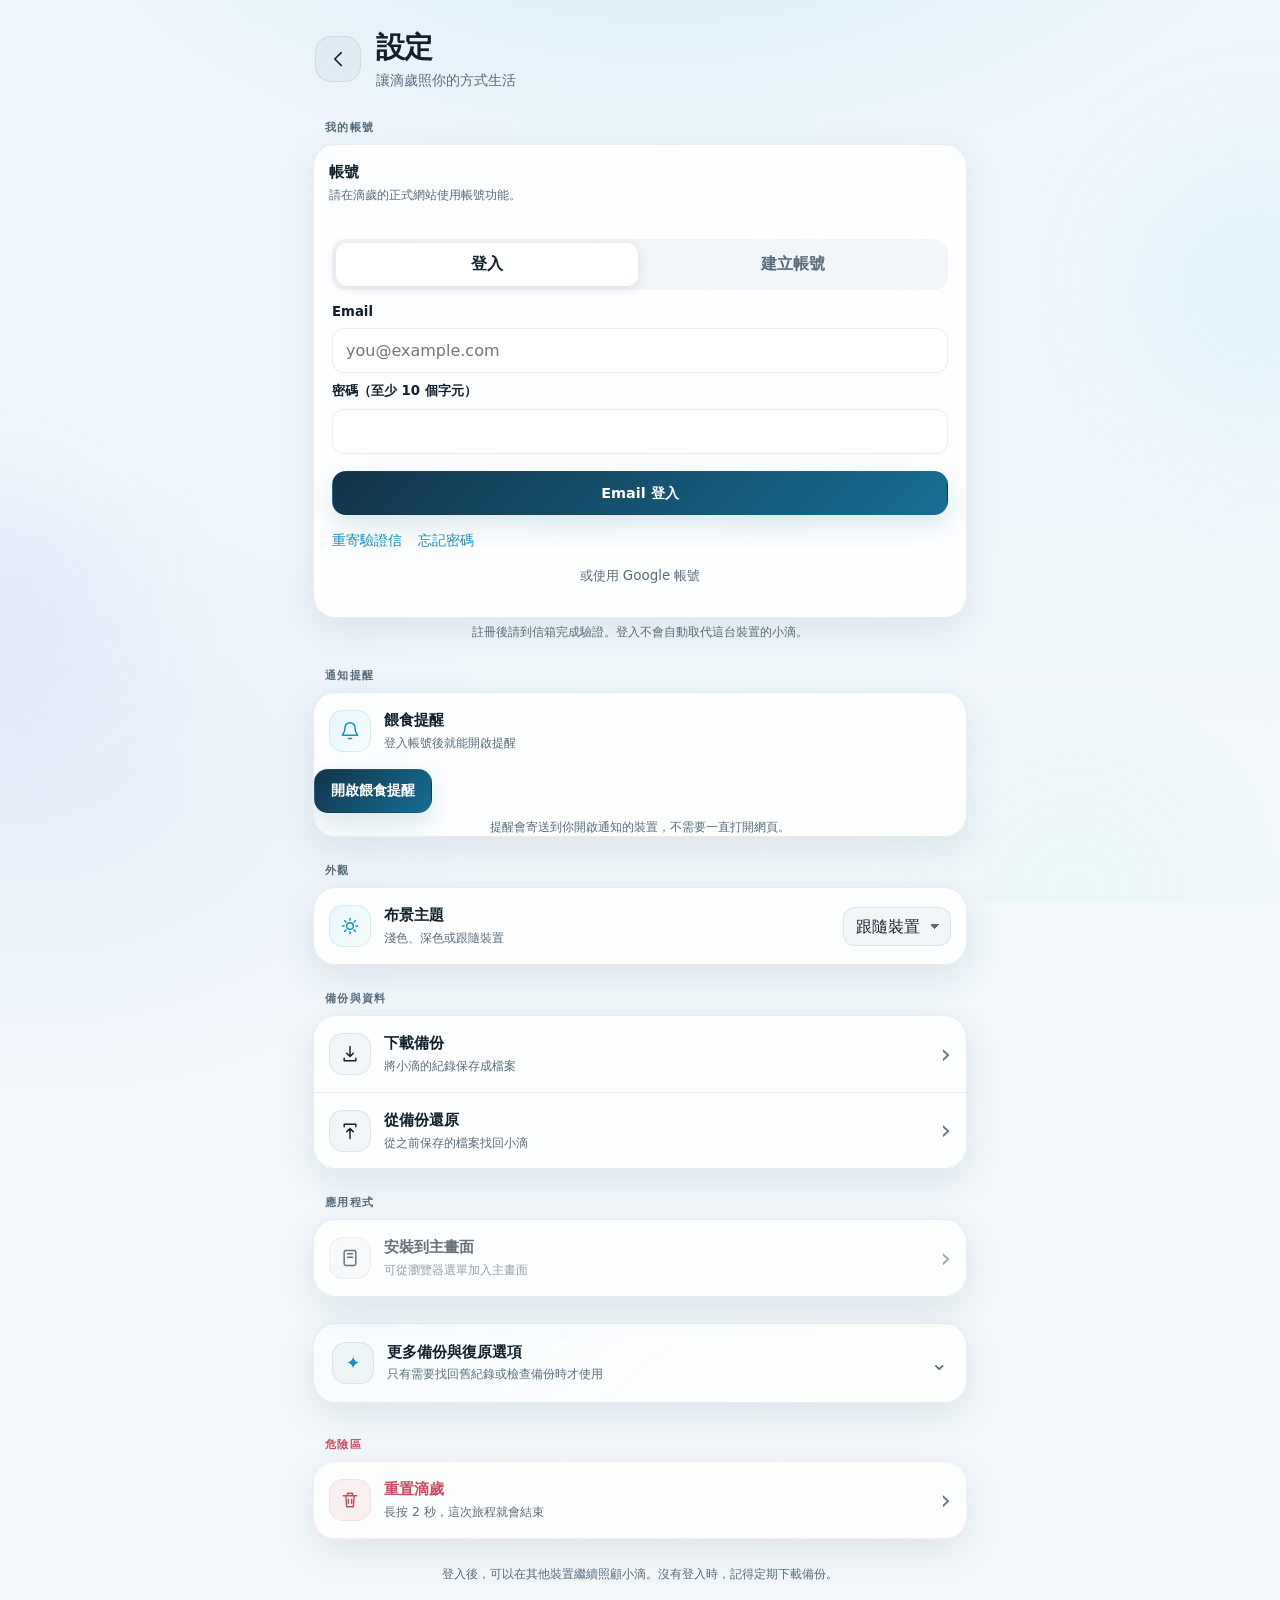
==== commit f3a083ca: "feat(push): add plain-language feeding reminder settings and opt-in button" ====
--- a/settings.html
+++ b/settings.html
@@ -21,8 +21,8 @@
       } catch {}
     })();
   </script>
-  <link rel="stylesheet" href="./styles.css?v=ui-v2" />
-  <link rel="stylesheet" href="./account.css?v=auth-v1" />
+  <link rel="stylesheet" href="./styles.css?v=ui-v3" />
+  <link rel="stylesheet" href="./account.css?v=push-v1" />
   <meta name="referrer" content="no-referrer" />
   <title>設定｜滴歲</title>
 </head>
@@ -83,6 +83,25 @@
         </div>
       </div>
       <p class="settings-footnote">註冊後請到信箱完成驗證。登入不會自動取代這台裝置的小滴。</p>
+    </section>
+
+    <section class="settings-section" aria-labelledby="notificationsTitle">
+      <h2 id="notificationsTitle" class="settings-section-title">通知提醒</h2>
+      <div class="settings-list">
+        <div class="settings-row">
+          <span class="settings-icon settings-icon-accent" aria-hidden="true">
+            <svg viewBox="0 0 24 24"><path d="M18 8a6 6 0 0 0-12 0c0 7-3 7-3 9h18c0-2-3-2-3-9"/><path d="M10 21h4"/></svg>
+          </span>
+          <span class="settings-copy">
+            <strong>餵食提醒</strong>
+            <span id="pushStatus" role="status" aria-live="polite">正在確認這台裝置的提醒設定…</span>
+          </span>
+        </div>
+        <div class="push-controls">
+          <button id="pushToggle" type="button" class="btn primary" disabled>開啟餵食提醒</button>
+          <p id="pushHelp" class="settings-footnote">滿 12 小時可以餵食時提醒一次，不會一直打擾你。</p>
+        </div>
+      </div>
     </section>
 
     <section class="settings-section" aria-labelledby="appearanceTitle">
@@ -356,8 +375,9 @@
   <script src="./common.js?v=award-v1"></script>
   <script src="./storage.js?v=storage-v1"></script>
   <script src="./cloud.js?v=auth-v1"></script>
-  <script src="./account.js?v=auth-v1"></script>
+  <script src="./account.js?v=push-v1"></script>
   <script src="./settings.js?v=ui-v2"></script>
-  <script src="./account-ui.js?v=ui-v2"></script>
+  <script src="./account-ui.js?v=push-v1"></script>
+  <script src="./push-ui.js?v=push-v1"></script>
 </body>
 </html>
--- a/styles.css
+++ b/styles.css
@@ -105,11 +105,17 @@
 .milestone-head h2{margin:0;font-size:clamp(1.4rem,3vw,1.9rem);letter-spacing:-.035em}
 .milestone-summary{margin:7px 0 0;color:var(--muted);font-size:.85rem;line-height:1.45}
 .milestone-count{padding:8px 11px;border:1px solid var(--stroke);border-radius:999px;background:var(--soft);color:var(--muted);font-size:.78rem;font-weight:720;font-variant-numeric:tabular-nums}
-/* The fill represents the whole journey, so unlocking a milestone never
-   animates backwards from 100% to zero. No perpetual shimmer on tiny fills. */
-.milestone-progress{height:7px;margin:20px 0 18px;border-radius:999px;background:var(--soft-strong);overflow:hidden;isolation:isolate}
-.milestone-progress>span{display:block;width:0;height:100%;border-radius:inherit;background:linear-gradient(90deg,#5acfff,#76ebd0,#9ba8ff);box-shadow:0 0 18px rgba(95,218,255,.24);transition:width .65s cubic-bezier(.22,.8,.22,1);will-change:width}
-@media(prefers-reduced-motion:reduce){.milestone-progress>span{transition:none;will-change:auto}}
+/* Each milestone fills the track independently from 0% to 100%.
+   Keep the travelling highlight on the *track*, not on the partially filled
+   child: otherwise the shimmer stops at the current fill width. */
+.milestone-progress{position:relative;height:7px;margin:20px 0 18px;border-radius:999px;background:var(--soft-strong);overflow:hidden;isolation:isolate}
+.milestone-progress>span{display:block;width:0;height:100%;border-radius:inherit;background:linear-gradient(90deg,#5acfff,#76ebd0,#9ba8ff);box-shadow:0 0 18px rgba(95,218,255,.24);transition:width .45s cubic-bezier(.22,.8,.22,1)}
+.milestone-progress>span.is-milestone-reset{transition:none}
+/* Shine width = 40% of track; the 350% translation moves it from -40%
+   to +100%, fully across and outside both ends of the track. */
+.milestone-progress::after{content:"";position:absolute;z-index:1;top:0;bottom:0;left:-40%;width:40%;border-radius:inherit;pointer-events:none;background:linear-gradient(90deg,transparent,rgba(255,255,255,.12) 23%,rgba(255,255,255,.68) 50%,rgba(255,255,255,.12) 77%,transparent);animation:milestoneShine 3.6s linear infinite}
+@keyframes milestoneShine{0%{transform:translateX(0)}70%,100%{transform:translateX(350%)}}
+@media(prefers-reduced-motion:reduce){.milestone-progress>span{transition:none}.milestone-progress::after{animation:none;display:none}}
 .milestones{display:grid;grid-template-columns:repeat(2,minmax(0,1fr));gap:10px}
 .milestone{display:flex;align-items:center;justify-content:space-between;gap:14px;min-height:76px;padding:12px 13px;border:1px solid var(--stroke);border-radius:18px;background:var(--soft);transition:transform .18s ease,border-color .18s ease,background .18s ease}
 .milestone:hover{transform:translateY(-2px);border-color:var(--stroke-strong);background:var(--soft-strong)}
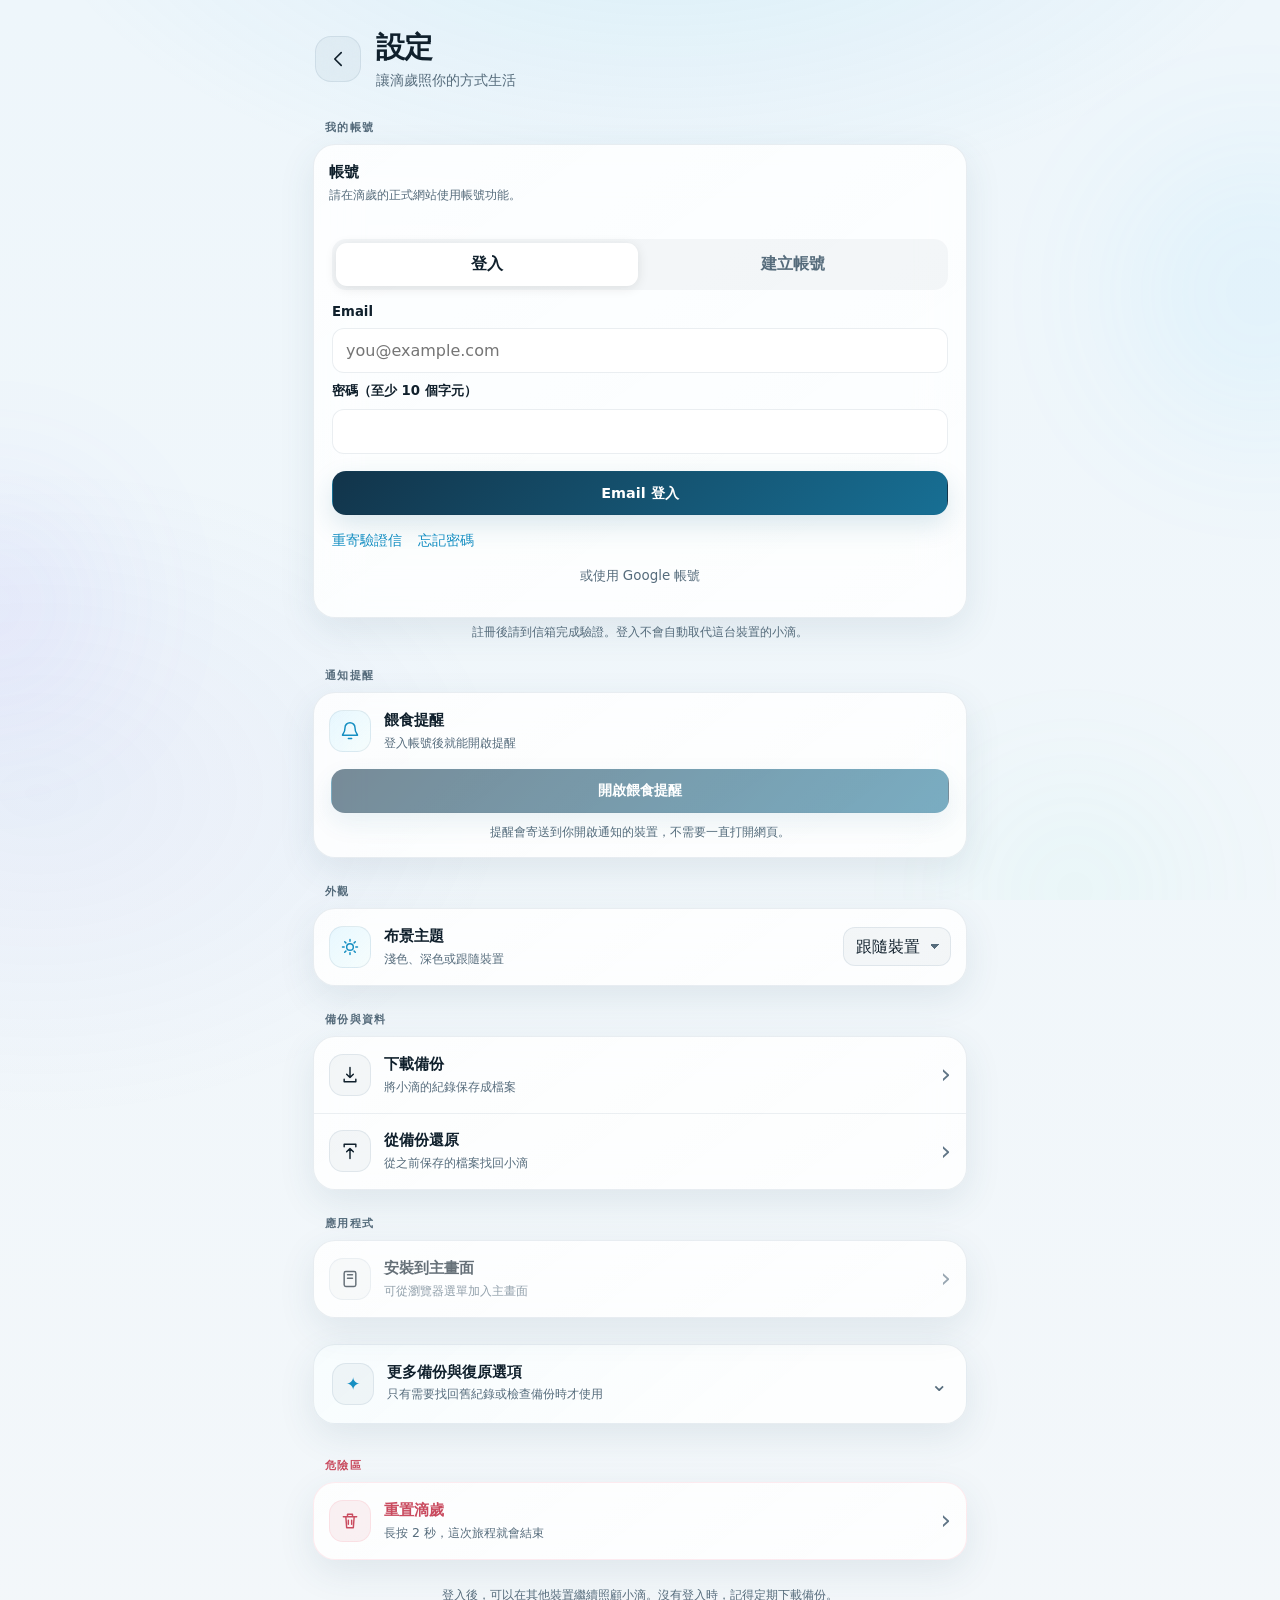
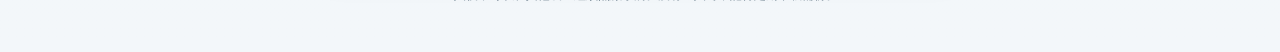
==== commit 4cb8ba6e: "ux(push): let users send an immediate test notification without waiting twelve hours" ====
--- a/settings.html
+++ b/settings.html
@@ -98,7 +98,10 @@
           </span>
         </div>
         <div class="push-controls">
-          <button id="pushToggle" type="button" class="btn primary" disabled>開啟餵食提醒</button>
+          <div class="push-actions">
+            <button id="pushToggle" type="button" class="btn primary" disabled>開啟餵食提醒</button>
+            <button id="pushTest" type="button" class="btn" hidden disabled>傳送測試通知</button>
+          </div>
           <p id="pushHelp" class="settings-footnote">滿 12 小時可以餵食時提醒一次，不會一直打擾你。</p>
         </div>
       </div>
--- a/account.css
+++ b/account.css
@@ -20,3 +20,9 @@
 .account-panel > .btn { width: 100%; }
 @media (max-width: 380px) { .account-panel { padding: 12px; } .account-inline-actions { gap: 12px; } }
 @media (prefers-reduced-motion: reduce) { .account-tab { transition: none; } }
+
+/* Notification permission is never requested until the user presses the button. */
+.push-controls{padding:0 17px 16px;display:grid;gap:7px}
+.push-controls .btn{width:100%;min-height:44px}
+.push-controls .btn:disabled{opacity:.57;cursor:not-allowed}
+.push-controls .settings-footnote{margin:3px 3px 0;line-height:1.5}
